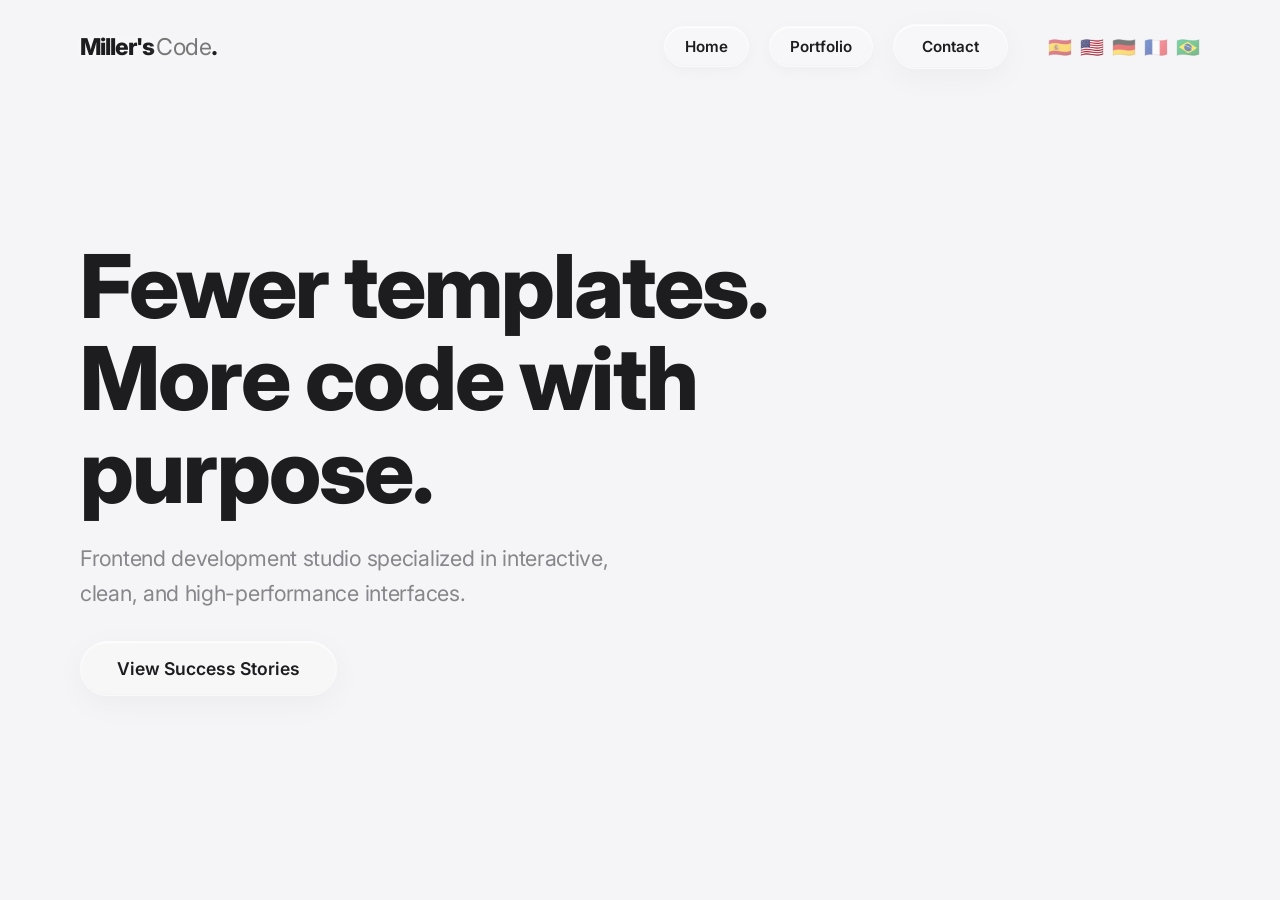
==== index.html @ 7e129d9a "fix: Separar traduccion visual de textos y parametros URL de WhatsApp" ====
﻿<!DOCTYPE html>
<html lang="es">
<head>
  <meta charset="UTF-8">
  <meta name="viewport" content="width=device-width, initial-scale=1.0">
  <title>Miller's Code - Web Studio</title>
  
  <link rel="preconnect" href="https://fonts.googleapis.com">
  <link rel="preconnect" href="https://fonts.gstatic.com" crossorigin>
  <link href="https://fonts.googleapis.com/css2?family=Inter:wght@400;600;800&display=swap" rel="stylesheet">
  
  <link rel="stylesheet" href="css/main.css">
  <link rel="stylesheet" href="css/portfolio.css">
  
  <style>
    /* Language Selector Styles */
    .lang-selector {
      display: flex;
      gap: 8px;
      margin-left: 20px;
      align-items: center;
    }
    .lang-selector button {
      background: none;
      border: none;
      font-size: 1.2rem;
      cursor: pointer;
      padding: 0;
      transition: opacity 0.3s ease, transform 0.2s ease;
      opacity: 0.5;
    }
    .lang-selector button:hover {
      transform: scale(1.2);
      opacity: 0.8 !important;
    }
    @media (max-width: 768px) {
      .lang-selector { margin-left: 0; margin-top: 10px; width: 100%; justify-content: center; }
    }
  </style>
  <script src="js/i18n.js"></script>
</head>
<body>

  <!-- Canvas para la interacción del mouse (Puntos negros) -->
  <canvas id="interactive-canvas"></canvas>

  <header class="minimal-nav">
    <div class="nav-container">
      <a href="index.html" class="brand-logo" style="text-decoration: none;">
        Miller's<span class="brand-accent">Code</span><span class="brand-dot">.</span>
      </a>
      <nav class="nav-links" style="display: flex; align-items: center; flex-wrap: wrap;">
        <a href="index.html" class="liquid-link" data-i18n="nav_home">Inicio</a>
        <a href="portafolio.html" class="liquid-link" data-i18n="nav_portfolio">Portafolio</a>
        <a href="#contacto" class="liquid-button" data-i18n="nav_contact">Contactar</a>
        
        <div class="lang-selector">
          <button onclick="window.changeLanguage('es')" data-lang="es" title="Español">🇪🇸</button>
          <button onclick="window.changeLanguage('en')" data-lang="en" title="English">🇺🇸</button>
          <button onclick="window.changeLanguage('de')" data-lang="de" title="Deutsch">🇩🇪</button>
          <button onclick="window.changeLanguage('fr')" data-lang="fr" title="Français">🇫🇷</button>
          <button onclick="window.changeLanguage('pt')" data-lang="pt" title="Português">🇧🇷</button>
        </div>
      </nav>
    </div>
  </header>

  <!-- CONTENEDOR DE SCROLL (MÁSCARA DE DESVANECIMIENTO) -->
  <main class="page-scroll-container">
    
    <!-- Hero Section -->
    <section class="hero-section">
      <div class="hero-container">
        <h1 class="hero-title" data-i18n="hero_title">
          Menos plantillas.<br>
          Más código con <br>propósito.
        </h1>
        <p class="hero-description" data-i18n="hero_desc">
          Estudio de desarrollo frontend especializado en interfaces interactivas, limpias y de alto rendimiento.
        </p>
        <div class="hero-actions">
          <a href="portafolio.html" class="liquid-button large" data-i18n="hero_cta">Ver Casos de Éxito</a>
        </div>
      </div>
    </section>

    <!-- Seccion: Sobre el Estudio -->
    <section id="sobre-nosotros" style="padding: 100px 40px; max-width: 1200px; margin: 0 auto; position: relative; z-index: 10;">
      <div style="display: flex; flex-wrap: wrap; gap: 60px; align-items: center;">
        <div style="flex: 1; min-width: 300px;">
          <span class="card-tag tag-basic" style="margin-bottom: 15px;" data-i18n="about_tag">Sobre el Estudio</span>
          <h2 style="font-size: clamp(2.5rem, 5vw, 3.5rem); font-weight: 800; letter-spacing: -1.5px; margin-bottom: 25px;" data-i18n="about_title">No alquilamos plantillas.<br>Construimos herramientas.</h2>
          <p style="color: var(--text-gray); font-size: 1.1rem; line-height: 1.7; margin-bottom: 20px;" data-i18n="about_p1">
            En Ecuador, la mayoría de agencias te venden la misma plantilla de Shopify o WordPress, cobrándote mensualidades abusivas por un diseño que se ve igual al de tu competencia.
          </p>
          <p style="color: var(--text-gray); font-size: 1.1rem; line-height: 1.7;" data-i18n="about_p2">
            En <strong>Miller's Code</strong>, programamos desde cero. Creamos sistemas interactivos, ultrarrápidos y diseñados exclusivamente para la identidad de tu marca. Tú eres el dueño de tu código, sin alquileres eternos.
          </p>
        </div>
        <div style="flex: 1; min-width: 300px;">
          <div style="background: rgba(255, 255, 255, 0.7); border: 1px solid rgba(255, 255, 255, 1); border-radius: 32px; padding: 40px; box-shadow: 0 20px 50px rgba(0, 0, 0, 0.03);">
            <h3 style="font-size: 1.5rem; font-weight: 800; margin-bottom: 20px;" data-i18n="about_phil_title">Nuestra Filosofía Técnica</h3>
            <ul class="card-list" style="margin-bottom: 0;">
              <li><span class="icon-check">✓</span><span data-i18n="about_phil_1">Arquitectura 100% a medida.</span></li>
              <li><span class="icon-check">✓</span><span data-i18n="about_phil_2">Optimización para 60 FPS.</span></li>
              <li><span class="icon-check">✓</span><span data-i18n="about_phil_3">Sistemas y lógicas de negocio (Backend).</span></li>
              <li><span class="icon-check">✓</span><span data-i18n="about_phil_4">Diseño UX/UI nivel Silicon Valley.</span></li>
            </ul>
          </div>
        </div>
      </div>
    </section>

    <!-- Seccion: Servicios y Precios -->
    <section id="servicios" style="padding: 100px 40px 150px; max-width: 1200px; margin: 0 auto; position: relative; z-index: 10; pointer-events: none;">
      <div style="text-align: center; margin-bottom: 60px; pointer-events: auto;">
        <h2 style="font-size: clamp(2.5rem, 5vw, 3.5rem); font-weight: 800; letter-spacing: -1.5px; margin-bottom: 15px;" data-i18n="services_title">Planes de Desarrollo</h2>
        <p style="color: var(--text-gray); font-size: 1.1rem;" data-i18n="services_subtitle">Inversiones claras. Soluciones rentables.</p>
      </div>

      <div class="comparison-grid" style="pointer-events: auto;">
        
        <!-- Plan 1 -->
        <div class="card-basic" style="text-align: center;">
          <h3 class="card-title" style="margin-bottom: 5px;" data-i18n="plan1_title">Presencia Premium</h3>
          <p style="color: var(--text-gray); font-size: 0.9rem; margin-bottom: 30px;" data-i18n="plan1_desc">Landing Page de Alto Impacto</p>
          <ul class="card-list" style="text-align: left; margin-bottom: 30px;">
            <li><span class="icon-check">✓</span><span data-i18n="plan1_f1">Diseño UX/UI responsivo (Mobile-First).</span></li>
            <li><span class="icon-check">✓</span><span data-i18n="plan1_f2">Botón de WhatsApp flotante integrado.</span></li>
            <li><span class="icon-check">✓</span><span data-i18n="plan1_f3">Animaciones fluidas base a 60 FPS.</span></li>
            <li><span class="icon-check">✓</span><span data-i18n="plan1_f4">Optimización extrema de velocidad.</span></li>
            <li><span class="icon-check">✓</span><span data-i18n="plan1_f5">Configuración de Hosting y Dominio.</span></li>
          </ul>
          <a href="https://wa.me/593978961548?text=Hola%20Miller's%20Code,%20me%20interesa%20cotizar%20el%20plan%20Presencia%20Premium." target="_blank" class="liquid-button" style="display: block; width: 100%; box-sizing: border-box; text-align: center; margin-top: auto;" data-i18n="plan_btn" data-wa="wa_plan1">Solicitar</a>
        </div>

        <!-- Plan 2 (Destacado) -->
        <div class="card-premium" style="text-align: center; transform: scale(1.05); z-index: 2;">
          <span class="card-tag tag-premium" style="display: inline-block; margin-bottom: 10px;" data-i18n="plan2_tag">El Estándar Miller's</span>
          <h3 class="card-title" style="margin-bottom: 5px;" data-i18n="plan2_title">Sistema Interactivo</h3>
          <p style="color: var(--text-gray); font-size: 0.9rem; margin-bottom: 30px;" data-i18n="plan2_desc">App Web / Herramienta de Negocio</p>
          <ul class="card-list" style="text-align: left; margin-bottom: 30px;">
            <li><span class="icon-check" style="color: var(--text-black);">✓</span><span data-i18n="plan2_f1">Lógicas personalizadas (Colas en vivo, QR offline).</span></li>
            <li><span class="icon-check" style="color: var(--text-black);">✓</span><span data-i18n="plan2_f2">Integración FinTech (Pasarelas de Pago).</span></li>
            <li><span class="icon-check" style="color: var(--text-black);">✓</span><span data-i18n="plan2_f3">Panel de control privado seguro (Backend).</span></li>
            <li><span class="icon-check" style="color: var(--text-black);">✓</span><span data-i18n="plan2_f4">Base de datos en tiempo real.</span></li>
            <li><span class="icon-check" style="color: var(--text-black);">✓</span><span data-i18n="plan2_f5">Efectos visuales premium (Liquid Glass / Dark Mode).</span></li>
            <li><span class="icon-check" style="color: var(--text-black);">✓</span><span data-i18n="plan2_f6">Arquitectura propia sin mensualidades forzosas.</span></li>
          </ul>
          <a href="https://wa.me/593978961548?text=Hola,%20me%20interesa%20cotizar%20el%20Sistema%20Interactivo%20(El%20Estándar%20Miller's)." target="_blank" class="liquid-button" style="display: block; width: 100%; box-sizing: border-box; text-align: center; margin-top: auto; background: #fff; color: #000; border: none; box-shadow: 0 4px 15px rgba(0,0,0,0.1);" data-i18n="plan_btn" data-wa="wa_plan2">Solicitar</a>
        </div>

        <!-- Plan 3 -->
        <div class="card-basic" style="text-align: center;">
          <h3 class="card-title" style="margin-bottom: 5px;" data-i18n="plan3_title">Plataforma Corporativa</h3>
          <p style="color: var(--text-gray); font-size: 0.9rem; margin-bottom: 30px;" data-i18n="plan3_desc">Múltiples Páginas / E-Commerce</p>
          <ul class="card-list" style="text-align: left; margin-bottom: 30px;">
            <li><span class="icon-check">✓</span><span data-i18n="plan3_f1">Arquitectura multi-página con SEO Avanzado.</span></li>
            <li><span class="icon-check">✓</span><span data-i18n="plan3_f2">Catálogo dinámico de productos y servicios.</span></li>
            <li><span class="icon-check">✓</span><span data-i18n="plan3_f3">Panel de administración autogestionable (CMS).</span></li>
            <li><span class="icon-check">✓</span><span data-i18n="plan3_f4">Sistemas de reservas o cotización automatizada.</span></li>
            <li><span class="icon-check">✓</span><span data-i18n="plan3_f5">Cuentas de correo corporativas empresariales.</span></li>
            <li><span class="icon-check">✓</span><span data-i18n="plan3_f6">Integración de métricas (Google Analytics).</span></li>
          </ul>
          <a href="https://wa.me/593978961548?text=Hola%20Miller's%20Code,%20me%20interesa%20la%20Plataforma%20Corporativa." target="_blank" class="liquid-button" style="display: block; width: 100%; box-sizing: border-box; text-align: center; margin-top: auto;" data-i18n="plan_btn" data-wa="wa_plan3">Solicitar</a>
        </div>

      </div>

      <!-- Solicitud Personalizada (Solo una vez) -->
      <div style="margin-top: 60px; text-align: center; pointer-events: auto;">
        <h3 style="font-size: 1.5rem; font-weight: 800; margin-bottom: 10px;" data-i18n="custom_title">¿Necesitas algo más complejo?</h3>
        <p style="color: var(--text-gray); margin-bottom: 20px;" data-i18n="custom_desc">Sistemas ERP, SaaS, Integraciones con APIs o Arquitecturas Empresariales.</p>
        <a href="https://wa.me/593978961548?text=Hola,%20tengo%20un%20proyecto%20complejo%20y%20quiero%20una%20Solicitud%20Personalizada." target="_blank" class="liquid-button" style="background: #111; color: #fff;" data-i18n="custom_btn" data-wa="wa_custom">Solicitud Personalizada</a>
      </div>
    </section>

    <!-- Seccion: Contacto / Footer (CORRECTAMENTE DENTRO DEL MAIN) -->
    <section id="contacto" style="padding: 250px 40px 80px; text-align: center; background: linear-gradient(to bottom, transparent 0%, #050505 250px, #050505 100%); color: #fff; pointer-events: auto; position: relative; z-index: 10;">
      <div style="max-width: 800px; margin: 0 auto;">
        <h2 style="font-size: clamp(2.5rem, 5vw, 4rem); font-weight: 800; letter-spacing: -2px; margin-bottom: 20px;" data-i18n="footer_title">¿Listo para evolucionar?</h2>
        <p style="color: rgba(255,255,255,0.6); font-size: 1.15rem; line-height: 1.6; margin-bottom: 40px;" data-i18n="footer_desc">
          Escríbenos directamente a WhatsApp. Te responderemos en minutos para agendar una consultoría técnica gratuita y analizar la viabilidad de tu proyecto.
        </p>
        <a href="https://wa.me/593978961548?text=Hola%20Miller's%20Code,%20vengo%20de%20su%20página%20web%20y%20me%20gustaría%20iniciar%20un%20proyecto." target="_blank" class="liquid-button" style="background: #fff; color: #000; font-size: 1.1rem; padding: 15px 40px; display: inline-block;" data-i18n="footer_btn" data-wa="wa_footer">
          Chatear por WhatsApp
        </a>
      </div>
      
      <div style="margin-top: 100px; border-top: 1px solid rgba(255,255,255,0.1); padding-top: 40px; display: flex; justify-content: space-between; flex-wrap: wrap; gap: 20px; font-size: 0.9rem; color: rgba(255,255,255,0.4);">
        <div style="font-weight: 600; color: #fff;">Miller's<span style="color: rgba(255,255,255,0.5);">Code.</span></div>
        <div data-i18n="footer_rights">© 2026. Todos los derechos reservados.</div>
        <div data-i18n="footer_location">Ecuador — Base de Operaciones</div>
      </div>
    </section>

  </main>

  <script src="js/main.js"></script>
</body>
</html>
---- css/main.css ----
﻿/* Eliminar el resaltado azul en botones y enlaces (Móvil y PC) */
a, button, input, select, textarea {
  -webkit-tap-highlight-color: transparent;
  outline: none;
}
a:focus, button:focus {
  outline: none;
}
/* =========================================
   MILLER'S CODE - APPLE VISION LIQUID GLASS
   ========================================= */

:root {
  /* Apple's signature off-white background */
  --bg-white: #f5f5f7; 
  --text-black: #1d1d1f;
  --text-gray: #86868b;
}

* {
  box-sizing: border-box;
  margin: 0;
  padding: 0;
  font-family: 'Inter', -apple-system, BlinkMacSystemFont, sans-serif;
  cursor: default;
}

body {
  background-color: var(--bg-white);
  color: var(--text-black);
  height: 100vh;
  overflow: hidden; /* Apagamos el scroll nativo */
  position: relative;
}

/* --- SCROLL ENMASCARADO (EL TRUCO DE MAGIA) --- */
.page-scroll-container {
  position: absolute;
  top: 0;
  left: 0;
  width: 100%;
  height: 100vh;
  overflow-y: auto;
  overflow-x: hidden;
  z-index: 10;
  -webkit-mask-image: linear-gradient(to bottom, transparent 0px, transparent 100px, black 150px, black 100%);
  mask-image: linear-gradient(to bottom, transparent 0px, transparent 100px, black 150px, black 100%);
  will-change: transform, scroll-position;
  transform: translateZ(0); /* Aceleración GPU para matar el lag */
}

/* --- CANVAS INTERACTIVO --- */
#interactive-canvas {
  position: fixed;
  top: 0;
  left: 0;
  width: 100vw;
  height: 100vh;
  z-index: 0; /* Sigue estando detrás de todo */
  pointer-events: none; 
}

/* --- NAVEGACIÓN --- */
.minimal-nav {
  position: fixed;
  top: 0; 
  width: 100%;
  padding: 24px 0;
  z-index: 100;
  background: transparent;
}

.nav-container {
  max-width: 1200px;
  margin: 0 auto;
  padding: 0 40px;
  display: flex;
  justify-content: space-between;
  align-items: center;
  position: relative;
  z-index: 10;
}

.brand-logo {
  font-size: 1.45rem;
  font-weight: 800;
  letter-spacing: -1px;
  color: var(--text-black);
  text-decoration: none;
  display: flex;
  align-items: center;
  
  /* Un ligerísimo resplandor blanco de fondo para que siempre se lea perfecto */
  text-shadow: 0 0 10px rgba(255, 255, 255, 0.8);
  transition: transform 0.3s ease;
}

.brand-logo:hover {
  transform: translateY(-1px);
}

.brand-accent {
  font-weight: 400; /* Letra delgada para crear contraste premium */
  color: #777;      /* Color gris suave */
  margin-left: 2px;
  letter-spacing: -0.5px;
}

.brand-dot {
  color: var(--text-black);
  font-weight: 800;
}

.nav-links {
  display: flex;
  align-items: center;
  gap: 20px;
}

/* --- APPLE VISION OS LIQUID GLASS EFFECT --- */

/* Links de navegación convertidos en botones Liquid Glass */
.liquid-link {
  text-decoration: none;
  color: var(--text-black);
  font-size: 0.95rem;
  font-weight: 600;
  padding: 10px 20px;
  border-radius: 30px;
  
  /* Efecto Liquid Glass idéntico al de los botones */
  background: rgba(255, 255, 255, 0.2);
  backdrop-filter: blur(8px) saturate(180%);
  -webkit-backdrop-filter: blur(8px) saturate(180%);
  border: 1px solid rgba(255, 255, 255, 0.4);
  
  box-shadow: 
    0 4px 15px rgba(0, 0, 0, 0.03),
    inset 0 1px 1px rgba(255, 255, 255, 0.9),
    inset 0 -1px 1px rgba(0, 0, 0, 0.02);
    
  transition: all 0.3s cubic-bezier(0.25, 1, 0.5, 1);
  position: relative;
  cursor: pointer;
}

.liquid-link:hover {
  transform: scale(1.02);
  background: rgba(255, 255, 255, 0.4);
  box-shadow: 
    0 8px 25px rgba(0, 0, 0, 0.05),
    inset 0 1px 1px rgba(255, 255, 255, 1),
    inset 0 -1px 1px rgba(0, 0, 0, 0.02);
}

.liquid-link:active {
  transform: scale(0.98);
  background: rgba(255, 255, 255, 0.15);
}

/* Botones Apple Liquid Glass */
.liquid-button {
  text-decoration: none;
  color: var(--text-black);
  font-size: 0.95rem;
  font-weight: 600;
  padding: 12px 28px;
  border-radius: 40px;
  
  /* Reducimos la opacidad para que pase más luz/contraste */
  background: rgba(255, 255, 255, 0.2);
  
  /* Reducimos el desenfoque de 24px a 8px. 
     Un blur de 24px difumina tanto un punto de 2px que lo vuelve invisible. 
     Con 8px, el punto negro sobrevive como una mancha de cristal */
  backdrop-filter: blur(8px) saturate(180%);
  -webkit-backdrop-filter: blur(8px) saturate(180%);
  
  border: 1px solid rgba(255, 255, 255, 0.4);
  
  box-shadow: 
    0 8px 32px rgba(0, 0, 0, 0.04),
    inset 0 1px 1px rgba(255, 255, 255, 0.9),
    inset 0 -1px 1px rgba(0, 0, 0, 0.02);
    
  transition: all 0.3s cubic-bezier(0.25, 1, 0.5, 1);
  position: relative;
  cursor: pointer;
}

.liquid-button.large {
  font-size: 1.1rem;
  padding: 16px 36px;
}

.liquid-button:hover {
  transform: scale(1.02);
  background: rgba(255, 255, 255, 0.6);
  box-shadow: 
    0 12px 40px rgba(0, 0, 0, 0.06),
    inset 0 1px 1px rgba(255, 255, 255, 1),
    inset 0 -1px 1px rgba(0, 0, 0, 0.02);
}

.liquid-button:active {
  transform: scale(0.98);
  background: rgba(255, 255, 255, 0.3);
  box-shadow: 
    0 4px 12px rgba(0, 0, 0, 0.03),
    inset 0 2px 4px rgba(0, 0, 0, 0.05);
}

/* --- HERO SECTION MINIMALISTA --- */
.hero-section {
  padding: 240px 40px 100px;
  min-height: 100vh;
  display: flex;
  align-items: flex-start;
  justify-content: flex-start;
  max-width: 1200px;
  margin: 0 auto;
  position: relative;
  z-index: 10;
  pointer-events: none; 
}

.hero-container {
  max-width: 800px;
  pointer-events: auto; 
}

.hero-title {
  font-size: clamp(3rem, 8vw, 5.5rem); /* Escalado dinámico y fluido */
  line-height: 1.05;
  font-weight: 800;
  letter-spacing: -2px;
  color: var(--text-black);
  margin-bottom: 24px;
}

.hero-description {
  font-size: clamp(1.1rem, 3vw, 1.35rem);
  color: var(--text-gray);
  line-height: 1.6;
  margin-bottom: 48px;
  max-width: 550px;
  letter-spacing: -0.3px;
}

/* =========================================
   MEDIA QUERIES (OPTIMIZACIÓN MÓVIL)
   ========================================= */

@media (max-width: 768px) {
  .nav-container {
    padding: 0 20px;
    flex-direction: column;
    gap: 15px;
  }
  
  .minimal-nav {
    padding: 15px 0;
    /* En móvil, la barra completa puede tener el blur para que no se mezcle con el texto al hacer scroll */
    background: rgba(245, 245, 247, 0.8);
    backdrop-filter: blur(15px);
    -webkit-backdrop-filter: blur(15px);
    border-bottom: 1px solid rgba(0,0,0,0.05);
  }

  .nav-links {
    gap: 8px;
    flex-wrap: wrap;
    justify-content: center;
    width: 100%;
  }
  
  .nav-links a {
    flex: 1;
    text-align: center;
    padding: 10px 0 !important;
    font-size: 0.9rem !important;
    min-width: 100px;
  }

  .hero-section {
    padding: 180px 20px 80px;
    align-items: center;
    text-align: center;
  }

  .hero-description {
    margin-left: auto;
    margin-right: auto;
  }
  
  .hero-actions {
    display: flex;
    justify-content: center;
  }
}

/* Soporte para modo oscuro del sistema (Opcional, respeta preferencia del usuario) */
@media (prefers-color-scheme: dark) {
  /* Si decides soportarlo luego, las variables se cambian aquí */
}
---- css/portfolio.css ----
﻿/* --- PORTFOLIO SECTION (COMPARISON) --- */
.portfolio-section {
  padding: 160px 40px 100px;
  max-width: 1200px;
  margin: 0 auto;
  position: relative;
  z-index: 10;
  pointer-events: none;
}

.portfolio-container {
  pointer-events: auto;
}

.portfolio-header {
  text-align: center;
  margin-bottom: 60px;
}

.portfolio-header h1 {
  font-size: clamp(2.5rem, 6vw, 4rem);
  font-weight: 800;
  letter-spacing: -1.5px;
  color: var(--text-black);
}

.portfolio-header p {
  color: var(--text-gray);
  font-size: 1.2rem;
  margin-top: 15px;
  max-width: 600px;
  margin-left: auto;
  margin-right: auto;
}

/* La cuadrícula de 2 columnas */
.comparison-grid {
  display: grid;
  grid-template-columns: repeat(auto-fit, minmax(300px, 1fr)); align-items: stretch;
  gap: 30px;
  margin-bottom: 80px;
}

/* Tarjeta Izquierda (Diseño Tradicional) */
.card-basic { display: flex; flex-direction: column;
  background: rgba(255, 255, 255, 0.85);
  border: 1px solid rgba(0, 0, 0, 0.05);
  border-radius: 32px;
  padding: 50px 40px;
  box-shadow: 0 4px 15px rgba(0,0,0,0.02);
  transition: transform 0.3s;
}

/* Tarjeta Derecha (La Experiencia Miller's) */
.card-premium { display: flex; flex-direction: column;
  /* Efecto Apple Liquid Glass en formato grande */
  background: rgba(255, 255, 255, 0.85);
  border: 1px solid rgba(255, 255, 255, 0.6);
  border-radius: 32px;
  padding: 50px 40px;
  box-shadow: 
    0 20px 50px rgba(0, 0, 0, 0.05),
    inset 0 1px 1px rgba(255, 255, 255, 0.9),
    inset 0 -1px 1px rgba(0, 0, 0, 0.02);
  transition: transform 0.3s;
  
  /* OPTIMIZACIÓN GPU: Evita que el blur colapse los FPS cuando el canvas se mueve atrás */
  will-change: transform;
  transform: translateZ(0);
}

.card-basic:hover, .card-premium:hover {
  transform: translateY(-5px);
}

.card-tag {
  font-size: 0.8rem;
  font-weight: 800;
  text-transform: uppercase;
  letter-spacing: 1px;
  margin-bottom: 15px;
  display: inline-block;
}

.tag-basic { color: #999; }
.tag-premium { color: #000; }

.card-title {
  font-size: 2rem;
  font-weight: 800;
  margin-bottom: 30px;
  letter-spacing: -0.5px;
}

.card-list {
  list-style: none;
}

.card-list li {
  margin-bottom: 20px;
  display: flex;
  align-items: flex-start;
  gap: 15px;
  font-size: 1.05rem;
  line-height: 1.5;
}

.card-basic .card-list li {
  color: var(--text-gray);
}

.card-premium .card-list li {
  color: var(--text-black);
  font-weight: 600;
}

/* Iconos de la lista */
.icon-x { color: #ff4d4d; font-weight: bold; }
.icon-check { color: #000000; font-weight: bold; }

@media (max-width: 768px) {
  .project-card {
    padding: 30px 20px !important;
    gap: 20px !important;
  }
  .project-card > div {
    min-width: 100% !important;
  }
  .comparison-grid {
    grid-template-columns: 1fr;
  }
  .card-basic, .card-premium { 
    padding: 30px 20px;
  }
}
  .card-basic, .card-premium { display: flex; flex-direction: column;
    padding: 30px 20px;
  }
}

.project-card { will-change: transform; transform: translateZ(0); }



@media (max-width: 768px) {
  .tech-badge {
    padding: 20px 15px !important;
    gap: 15px !important;
  }
}
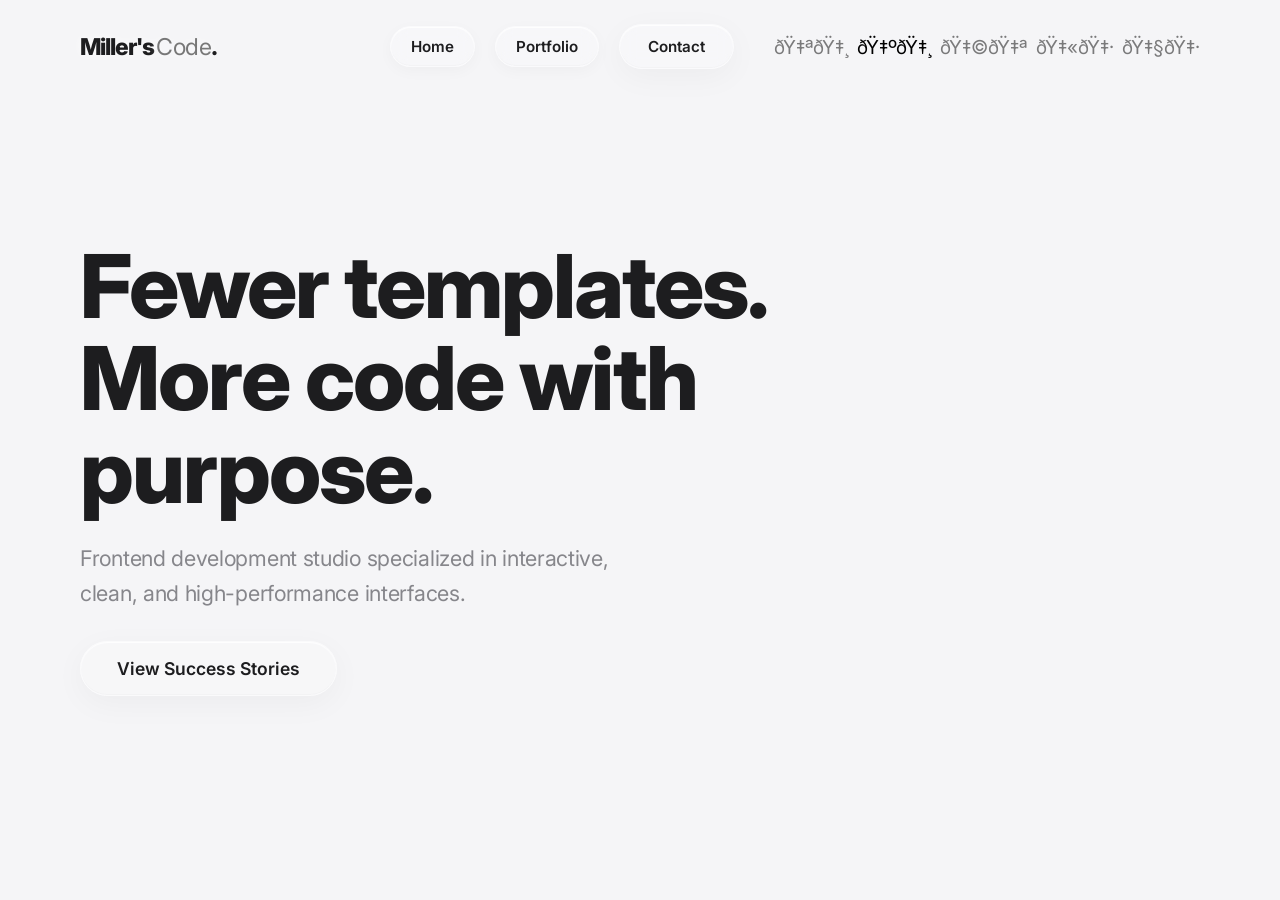
==== commit 7c02cdb9: "feat: Agregar etiquetas SEO y Open Graph para compartir en redes sociales y WhatsApp" ====
--- a/index.html
+++ b/index.html
@@ -4,6 +4,24 @@
   <meta charset="UTF-8">
   <meta name="viewport" content="width=device-width, initial-scale=1.0">
   <title>Miller's Code - Web Studio</title>
+  <!-- Meta Tags SEO & Open Graph -->
+  <meta name="description" content="Estudio de desarrollo frontend especializado en interfaces interactivas, limpias y de alto rendimiento. Programación a medida sin plantillas.">
+  <meta name="keywords" content="desarrollo web, frontend, miller's code, ecuador, paginas web, sistemas interactivos, seo, interfaces">
+  <meta name="author" content="Miller's Code">
+  
+  <!-- Open Graph / Facebook / WhatsApp -->
+  <meta property="og:type" content="website">
+  <meta property="og:url" content="https://millers-code-web.vercel.app/">
+  <meta property="og:title" content="Miller's Code - Web Studio">
+  <meta property="og:description" content="No alquilamos plantillas. Construimos herramientas. Estudio de desarrollo frontend especializado en interfaces de alto rendimiento.">
+  <meta property="og:image" content="https://images.unsplash.com/photo-1618401471353-b98afee0b2eb?ixlib=rb-4.0.3&auto=format&fit=crop&w=1200&q=80">
+
+  <!-- Twitter -->
+  <meta property="twitter:card" content="summary_large_image">
+  <meta property="twitter:url" content="https://millers-code-web.vercel.app/">
+  <meta property="twitter:title" content="Miller's Code - Web Studio">
+  <meta property="twitter:description" content="No alquilamos plantillas. Construimos herramientas. Estudio de desarrollo frontend especializado en interfaces de alto rendimiento.">
+  <meta property="twitter:image" content="https://images.unsplash.com/photo-1618401471353-b98afee0b2eb?ixlib=rb-4.0.3&auto=format&fit=crop&w=1200&q=80">
   
   <link rel="preconnect" href="https://fonts.googleapis.com">
   <link rel="preconnect" href="https://fonts.gstatic.com" crossorigin>
@@ -11,61 +29,35 @@
   
   <link rel="stylesheet" href="css/main.css">
   <link rel="stylesheet" href="css/portfolio.css">
-  
-  <style>
-    /* Language Selector Styles */
-    .lang-selector {
-      display: flex;
-      gap: 8px;
-      margin-left: 20px;
-      align-items: center;
-    }
-    .lang-selector button {
-      background: none;
-      border: none;
-      font-size: 1.2rem;
-      cursor: pointer;
-      padding: 0;
-      transition: opacity 0.3s ease, transform 0.2s ease;
-      opacity: 0.5;
-    }
-    .lang-selector button:hover {
-      transform: scale(1.2);
-      opacity: 0.8 !important;
-    }
-    @media (max-width: 768px) {
-      .lang-selector { margin-left: 0; margin-top: 10px; width: 100%; justify-content: center; }
-    }
-  </style>
   <script src="js/i18n.js"></script>
 </head>
 <body>
 
-  <!-- Canvas para la interacción del mouse (Puntos negros) -->
+  <!-- Background Interactive Canvas -->
   <canvas id="interactive-canvas"></canvas>
 
   <header class="minimal-nav">
     <div class="nav-container">
-      <a href="index.html" class="brand-logo" style="text-decoration: none;">
+      <a href="index.html" class="brand-logo">
         Miller's<span class="brand-accent">Code</span><span class="brand-dot">.</span>
       </a>
-      <nav class="nav-links" style="display: flex; align-items: center; flex-wrap: wrap;">
+      <nav class="nav-links">
         <a href="index.html" class="liquid-link" data-i18n="nav_home">Inicio</a>
         <a href="portafolio.html" class="liquid-link" data-i18n="nav_portfolio">Portafolio</a>
         <a href="#contacto" class="liquid-button" data-i18n="nav_contact">Contactar</a>
         
         <div class="lang-selector">
-          <button onclick="window.changeLanguage('es')" data-lang="es" title="Español">🇪🇸</button>
-          <button onclick="window.changeLanguage('en')" data-lang="en" title="English">🇺🇸</button>
-          <button onclick="window.changeLanguage('de')" data-lang="de" title="Deutsch">🇩🇪</button>
-          <button onclick="window.changeLanguage('fr')" data-lang="fr" title="Français">🇫🇷</button>
-          <button onclick="window.changeLanguage('pt')" data-lang="pt" title="Português">🇧🇷</button>
+          <button onclick="window.changeLanguage('es')" data-lang="es" title="EspaÃ±ol">ðŸ‡ªðŸ‡¸</button>
+          <button onclick="window.changeLanguage('en')" data-lang="en" title="English">ðŸ‡ºðŸ‡¸</button>
+          <button onclick="window.changeLanguage('de')" data-lang="de" title="Deutsch">ðŸ‡©ðŸ‡ª</button>
+          <button onclick="window.changeLanguage('fr')" data-lang="fr" title="FranÃ§ais">ðŸ‡«ðŸ‡·</button>
+          <button onclick="window.changeLanguage('pt')" data-lang="pt" title="PortuguÃªs">ðŸ‡§ðŸ‡·</button>
         </div>
       </nav>
     </div>
   </header>
 
-  <!-- CONTENEDOR DE SCROLL (MÁSCARA DE DESVANECIMIENTO) -->
+  <!-- Scrolling Viewport with Fade Mask -->
   <main class="page-scroll-container">
     
     <!-- Hero Section -->
@@ -73,124 +65,122 @@
       <div class="hero-container">
         <h1 class="hero-title" data-i18n="hero_title">
           Menos plantillas.<br>
-          Más código con <br>propósito.
+          MÃ¡s cÃ³digo con <br>propÃ³sito.
         </h1>
         <p class="hero-description" data-i18n="hero_desc">
           Estudio de desarrollo frontend especializado en interfaces interactivas, limpias y de alto rendimiento.
         </p>
         <div class="hero-actions">
-          <a href="portafolio.html" class="liquid-button large" data-i18n="hero_cta">Ver Casos de Éxito</a>
+          <a href="portafolio.html" class="liquid-button large" data-i18n="hero_cta">Ver Casos de Ã‰xito</a>
         </div>
       </div>
     </section>
 
-    <!-- Seccion: Sobre el Estudio -->
-    <section id="sobre-nosotros" style="padding: 100px 40px; max-width: 1200px; margin: 0 auto; position: relative; z-index: 10;">
-      <div style="display: flex; flex-wrap: wrap; gap: 60px; align-items: center;">
-        <div style="flex: 1; min-width: 300px;">
-          <span class="card-tag tag-basic" style="margin-bottom: 15px;" data-i18n="about_tag">Sobre el Estudio</span>
-          <h2 style="font-size: clamp(2.5rem, 5vw, 3.5rem); font-weight: 800; letter-spacing: -1.5px; margin-bottom: 25px;" data-i18n="about_title">No alquilamos plantillas.<br>Construimos herramientas.</h2>
-          <p style="color: var(--text-gray); font-size: 1.1rem; line-height: 1.7; margin-bottom: 20px;" data-i18n="about_p1">
-            En Ecuador, la mayoría de agencias te venden la misma plantilla de Shopify o WordPress, cobrándote mensualidades abusivas por un diseño que se ve igual al de tu competencia.
+    <!-- About Section -->
+    <section id="sobre-nosotros" class="section-about">
+      <div class="about-grid">
+        <div class="about-col">
+          <span class="card-tag tag-basic mb-15" data-i18n="about_tag">Sobre el Estudio</span>
+          <h2 class="heading-l mb-25" data-i18n="about_title">No alquilamos plantillas.<br>Construimos herramientas.</h2>
+          <p class="text-lead mb-20" data-i18n="about_p1">
+            En Ecuador, la mayorÃ­a de agencias te venden la misma plantilla de Shopify o WordPress, cobrÃ¡ndote mensualidades abusivas por un diseÃ±o que se ve igual al de tu competencia.
           </p>
-          <p style="color: var(--text-gray); font-size: 1.1rem; line-height: 1.7;" data-i18n="about_p2">
-            En <strong>Miller's Code</strong>, programamos desde cero. Creamos sistemas interactivos, ultrarrápidos y diseñados exclusivamente para la identidad de tu marca. Tú eres el dueño de tu código, sin alquileres eternos.
+          <p class="text-lead" data-i18n="about_p2">
+            En <strong>Miller's Code</strong>, programamos desde cero. Creamos sistemas interactivos, ultrarrÃ¡pidos y diseÃ±ados exclusivamente para la identidad de tu marca. TÃº eres el dueÃ±o de tu cÃ³digo, sin alquileres eternos.
           </p>
         </div>
-        <div style="flex: 1; min-width: 300px;">
-          <div style="background: rgba(255, 255, 255, 0.7); border: 1px solid rgba(255, 255, 255, 1); border-radius: 32px; padding: 40px; box-shadow: 0 20px 50px rgba(0, 0, 0, 0.03);">
-            <h3 style="font-size: 1.5rem; font-weight: 800; margin-bottom: 20px;" data-i18n="about_phil_title">Nuestra Filosofía Técnica</h3>
-            <ul class="card-list" style="margin-bottom: 0;">
-              <li><span class="icon-check">✓</span><span data-i18n="about_phil_1">Arquitectura 100% a medida.</span></li>
-              <li><span class="icon-check">✓</span><span data-i18n="about_phil_2">Optimización para 60 FPS.</span></li>
-              <li><span class="icon-check">✓</span><span data-i18n="about_phil_3">Sistemas y lógicas de negocio (Backend).</span></li>
-              <li><span class="icon-check">✓</span><span data-i18n="about_phil_4">Diseño UX/UI nivel Silicon Valley.</span></li>
+        <div class="about-col">
+          <div class="about-card">
+            <h3 class="mb-20 font-weight-800" data-i18n="about_phil_title">Nuestra FilosofÃ­a TÃ©cnica</h3>
+            <ul class="card-list m-0">
+              <li><span class="icon-check">âœ“</span><span data-i18n="about_phil_1">Arquitectura 100% a medida.</span></li>
+              <li><span class="icon-check">âœ“</span><span data-i18n="about_phil_2">OptimizaciÃ³n para 60 FPS.</span></li>
+              <li><span class="icon-check">âœ“</span><span data-i18n="about_phil_3">Sistemas y lÃ³gicas de negocio (Backend).</span></li>
+              <li><span class="icon-check">âœ“</span><span data-i18n="about_phil_4">DiseÃ±o UX/UI nivel Silicon Valley.</span></li>
             </ul>
           </div>
         </div>
       </div>
     </section>
 
-    <!-- Seccion: Servicios y Precios -->
-    <section id="servicios" style="padding: 100px 40px 150px; max-width: 1200px; margin: 0 auto; position: relative; z-index: 10; pointer-events: none;">
-      <div style="text-align: center; margin-bottom: 60px; pointer-events: auto;">
-        <h2 style="font-size: clamp(2.5rem, 5vw, 3.5rem); font-weight: 800; letter-spacing: -1.5px; margin-bottom: 15px;" data-i18n="services_title">Planes de Desarrollo</h2>
-        <p style="color: var(--text-gray); font-size: 1.1rem;" data-i18n="services_subtitle">Inversiones claras. Soluciones rentables.</p>
+    <!-- Services Section -->
+    <section id="servicios" class="section-services">
+      <div class="services-header">
+        <h2 class="heading-l mb-15" data-i18n="services_title">Planes de Desarrollo</h2>
+        <p class="text-lead" data-i18n="services_subtitle">Inversiones claras. Soluciones rentables.</p>
       </div>
 
-      <div class="comparison-grid" style="pointer-events: auto;">
+      <div class="comparison-grid">
         
         <!-- Plan 1 -->
-        <div class="card-basic" style="text-align: center;">
-          <h3 class="card-title" style="margin-bottom: 5px;" data-i18n="plan1_title">Presencia Premium</h3>
-          <p style="color: var(--text-gray); font-size: 0.9rem; margin-bottom: 30px;" data-i18n="plan1_desc">Landing Page de Alto Impacto</p>
-          <ul class="card-list" style="text-align: left; margin-bottom: 30px;">
-            <li><span class="icon-check">✓</span><span data-i18n="plan1_f1">Diseño UX/UI responsivo (Mobile-First).</span></li>
-            <li><span class="icon-check">✓</span><span data-i18n="plan1_f2">Botón de WhatsApp flotante integrado.</span></li>
-            <li><span class="icon-check">✓</span><span data-i18n="plan1_f3">Animaciones fluidas base a 60 FPS.</span></li>
-            <li><span class="icon-check">✓</span><span data-i18n="plan1_f4">Optimización extrema de velocidad.</span></li>
-            <li><span class="icon-check">✓</span><span data-i18n="plan1_f5">Configuración de Hosting y Dominio.</span></li>
+        <div class="card-basic">
+          <h3 class="card-title mb-5" data-i18n="plan1_title">Presencia Premium</h3>
+          <p class="text-lead text-sm mb-30" data-i18n="plan1_desc">Landing Page de Alto Impacto</p>
+          <ul class="card-list mb-30 text-left">
+            <li><span class="icon-check">âœ“</span><span data-i18n="plan1_f1">DiseÃ±o UX/UI responsivo (Mobile-First).</span></li>
+            <li><span class="icon-check">âœ“</span><span data-i18n="plan1_f2">BotÃ³n de WhatsApp flotante integrado.</span></li>
+            <li><span class="icon-check">âœ“</span><span data-i18n="plan1_f3">Animaciones fluidas base a 60 FPS.</span></li>
+            <li><span class="icon-check">âœ“</span><span data-i18n="plan1_f4">OptimizaciÃ³n extrema de velocidad.</span></li>
+            <li><span class="icon-check">âœ“</span><span data-i18n="plan1_f5">ConfiguraciÃ³n de Hosting y Dominio.</span></li>
           </ul>
-          <a href="https://wa.me/593978961548?text=Hola%20Miller's%20Code,%20me%20interesa%20cotizar%20el%20plan%20Presencia%20Premium." target="_blank" class="liquid-button" style="display: block; width: 100%; box-sizing: border-box; text-align: center; margin-top: auto;" data-i18n="plan_btn" data-wa="wa_plan1">Solicitar</a>
+          <a href="https://wa.me/593978961548" class="liquid-button btn-card-standard" data-i18n="plan_btn" data-wa="wa_plan1">Solicitar</a>
         </div>
 
-        <!-- Plan 2 (Destacado) -->
-        <div class="card-premium" style="text-align: center; transform: scale(1.05); z-index: 2;">
-          <span class="card-tag tag-premium" style="display: inline-block; margin-bottom: 10px;" data-i18n="plan2_tag">El Estándar Miller's</span>
-          <h3 class="card-title" style="margin-bottom: 5px;" data-i18n="plan2_title">Sistema Interactivo</h3>
-          <p style="color: var(--text-gray); font-size: 0.9rem; margin-bottom: 30px;" data-i18n="plan2_desc">App Web / Herramienta de Negocio</p>
-          <ul class="card-list" style="text-align: left; margin-bottom: 30px;">
-            <li><span class="icon-check" style="color: var(--text-black);">✓</span><span data-i18n="plan2_f1">Lógicas personalizadas (Colas en vivo, QR offline).</span></li>
-            <li><span class="icon-check" style="color: var(--text-black);">✓</span><span data-i18n="plan2_f2">Integración FinTech (Pasarelas de Pago).</span></li>
-            <li><span class="icon-check" style="color: var(--text-black);">✓</span><span data-i18n="plan2_f3">Panel de control privado seguro (Backend).</span></li>
-            <li><span class="icon-check" style="color: var(--text-black);">✓</span><span data-i18n="plan2_f4">Base de datos en tiempo real.</span></li>
-            <li><span class="icon-check" style="color: var(--text-black);">✓</span><span data-i18n="plan2_f5">Efectos visuales premium (Liquid Glass / Dark Mode).</span></li>
-            <li><span class="icon-check" style="color: var(--text-black);">✓</span><span data-i18n="plan2_f6">Arquitectura propia sin mensualidades forzosas.</span></li>
+        <!-- Plan 2 -->
+        <div class="card-premium">
+          <span class="card-tag tag-premium mb-10" data-i18n="plan2_tag">El EstÃ¡ndar Miller's</span>
+          <h3 class="card-title mb-5" data-i18n="plan2_title">Sistema Interactivo</h3>
+          <p class="text-lead text-sm mb-30" data-i18n="plan2_desc">App Web / Herramienta de Negocio</p>
+          <ul class="card-list mb-30 text-left">
+            <li><span class="icon-check text-black">âœ“</span><span data-i18n="plan2_f1">LÃ³gicas personalizadas (Colas en vivo, QR offline).</span></li>
+            <li><span class="icon-check text-black">âœ“</span><span data-i18n="plan2_f2">IntegraciÃ³n FinTech (Pasarelas de Pago).</span></li>
+            <li><span class="icon-check text-black">âœ“</span><span data-i18n="plan2_f3">Panel de control privado seguro (Backend).</span></li>
+            <li><span class="icon-check text-black">âœ“</span><span data-i18n="plan2_f4">Base de datos en tiempo real.</span></li>
+            <li><span class="icon-check text-black">âœ“</span><span data-i18n="plan2_f5">Efectos visuales premium (Liquid Glass).</span></li>
+            <li><span class="icon-check text-black">âœ“</span><span data-i18n="plan2_f6">Arquitectura propia sin mensualidades forzosas.</span></li>
           </ul>
-          <a href="https://wa.me/593978961548?text=Hola,%20me%20interesa%20cotizar%20el%20Sistema%20Interactivo%20(El%20Estándar%20Miller's)." target="_blank" class="liquid-button" style="display: block; width: 100%; box-sizing: border-box; text-align: center; margin-top: auto; background: #fff; color: #000; border: none; box-shadow: 0 4px 15px rgba(0,0,0,0.1);" data-i18n="plan_btn" data-wa="wa_plan2">Solicitar</a>
+          <a href="https://wa.me/593978961548" class="liquid-button btn-card-premium" data-i18n="plan_btn" data-wa="wa_plan2">Solicitar</a>
         </div>
 
         <!-- Plan 3 -->
-        <div class="card-basic" style="text-align: center;">
-          <h3 class="card-title" style="margin-bottom: 5px;" data-i18n="plan3_title">Plataforma Corporativa</h3>
-          <p style="color: var(--text-gray); font-size: 0.9rem; margin-bottom: 30px;" data-i18n="plan3_desc">Múltiples Páginas / E-Commerce</p>
-          <ul class="card-list" style="text-align: left; margin-bottom: 30px;">
-            <li><span class="icon-check">✓</span><span data-i18n="plan3_f1">Arquitectura multi-página con SEO Avanzado.</span></li>
-            <li><span class="icon-check">✓</span><span data-i18n="plan3_f2">Catálogo dinámico de productos y servicios.</span></li>
-            <li><span class="icon-check">✓</span><span data-i18n="plan3_f3">Panel de administración autogestionable (CMS).</span></li>
-            <li><span class="icon-check">✓</span><span data-i18n="plan3_f4">Sistemas de reservas o cotización automatizada.</span></li>
-            <li><span class="icon-check">✓</span><span data-i18n="plan3_f5">Cuentas de correo corporativas empresariales.</span></li>
-            <li><span class="icon-check">✓</span><span data-i18n="plan3_f6">Integración de métricas (Google Analytics).</span></li>
+        <div class="card-basic">
+          <h3 class="card-title mb-5" data-i18n="plan3_title">Plataforma Corporativa</h3>
+          <p class="text-lead text-sm mb-30" data-i18n="plan3_desc">MÃºltiples PÃ¡ginas / E-Commerce</p>
+          <ul class="card-list mb-30 text-left">
+            <li><span class="icon-check">âœ“</span><span data-i18n="plan3_f1">Arquitectura multi-pÃ¡gina con SEO Avanzado.</span></li>
+            <li><span class="icon-check">âœ“</span><span data-i18n="plan3_f2">CatÃ¡logo dinÃ¡mico de productos y servicios.</span></li>
+            <li><span class="icon-check">âœ“</span><span data-i18n="plan3_f3">Panel de administraciÃ³n autogestionable (CMS).</span></li>
+            <li><span class="icon-check">âœ“</span><span data-i18n="plan3_f4">Sistemas de reservas o cotizaciÃ³n automatizada.</span></li>
+            <li><span class="icon-check">âœ“</span><span data-i18n="plan3_f5">Cuentas de correo corporativas empresariales.</span></li>
+            <li><span class="icon-check">âœ“</span><span data-i18n="plan3_f6">IntegraciÃ³n de mÃ©tricas (Google Analytics).</span></li>
           </ul>
-          <a href="https://wa.me/593978961548?text=Hola%20Miller's%20Code,%20me%20interesa%20la%20Plataforma%20Corporativa." target="_blank" class="liquid-button" style="display: block; width: 100%; box-sizing: border-box; text-align: center; margin-top: auto;" data-i18n="plan_btn" data-wa="wa_plan3">Solicitar</a>
+          <a href="https://wa.me/593978961548" class="liquid-button btn-card-standard" data-i18n="plan_btn" data-wa="wa_plan3">Solicitar</a>
         </div>
 
       </div>
 
-      <!-- Solicitud Personalizada (Solo una vez) -->
-      <div style="margin-top: 60px; text-align: center; pointer-events: auto;">
-        <h3 style="font-size: 1.5rem; font-weight: 800; margin-bottom: 10px;" data-i18n="custom_title">¿Necesitas algo más complejo?</h3>
-        <p style="color: var(--text-gray); margin-bottom: 20px;" data-i18n="custom_desc">Sistemas ERP, SaaS, Integraciones con APIs o Arquitecturas Empresariales.</p>
-        <a href="https://wa.me/593978961548?text=Hola,%20tengo%20un%20proyecto%20complejo%20y%20quiero%20una%20Solicitud%20Personalizada." target="_blank" class="liquid-button" style="background: #111; color: #fff;" data-i18n="custom_btn" data-wa="wa_custom">Solicitud Personalizada</a>
+      <!-- Custom Request -->
+      <div class="services-header mt-60">
+        <h3 class="mb-10 font-weight-800" data-i18n="custom_title">Â¿Necesitas algo mÃ¡s complejo?</h3>
+        <p class="text-lead mb-20" data-i18n="custom_desc">Sistemas ERP, SaaS, Integraciones con APIs o Arquitecturas Empresariales.</p>
+        <a href="https://wa.me/593978961548" class="liquid-button btn-custom" data-i18n="custom_btn" data-wa="wa_custom">Solicitud Personalizada</a>
       </div>
     </section>
 
-    <!-- Seccion: Contacto / Footer (CORRECTAMENTE DENTRO DEL MAIN) -->
-    <section id="contacto" style="padding: 250px 40px 80px; text-align: center; background: linear-gradient(to bottom, transparent 0%, #050505 250px, #050505 100%); color: #fff; pointer-events: auto; position: relative; z-index: 10;">
-      <div style="max-width: 800px; margin: 0 auto;">
-        <h2 style="font-size: clamp(2.5rem, 5vw, 4rem); font-weight: 800; letter-spacing: -2px; margin-bottom: 20px;" data-i18n="footer_title">¿Listo para evolucionar?</h2>
-        <p style="color: rgba(255,255,255,0.6); font-size: 1.15rem; line-height: 1.6; margin-bottom: 40px;" data-i18n="footer_desc">
-          Escríbenos directamente a WhatsApp. Te responderemos en minutos para agendar una consultoría técnica gratuita y analizar la viabilidad de tu proyecto.
+    <!-- Footer -->
+    <section id="contacto" class="section-contact">
+      <div class="contact-container">
+        <h2 class="contact-title" data-i18n="footer_title">Â¿Listo para evolucionar?</h2>
+        <p class="contact-desc" data-i18n="footer_desc">
+          EscrÃ­benos directamente a WhatsApp. Te responderemos en minutos para agendar una consultorÃ­a tÃ©cnica gratuita y analizar la viabilidad de tu proyecto.
         </p>
-        <a href="https://wa.me/593978961548?text=Hola%20Miller's%20Code,%20vengo%20de%20su%20página%20web%20y%20me%20gustaría%20iniciar%20un%20proyecto." target="_blank" class="liquid-button" style="background: #fff; color: #000; font-size: 1.1rem; padding: 15px 40px; display: inline-block;" data-i18n="footer_btn" data-wa="wa_footer">
-          Chatear por WhatsApp
-        </a>
+        <a href="https://wa.me/593978961548" target="_blank" class="liquid-button btn-whatsapp-light" data-i18n="footer_btn" data-wa="wa_footer">Chatear por WhatsApp</a>
       </div>
       
-      <div style="margin-top: 100px; border-top: 1px solid rgba(255,255,255,0.1); padding-top: 40px; display: flex; justify-content: space-between; flex-wrap: wrap; gap: 20px; font-size: 0.9rem; color: rgba(255,255,255,0.4);">
-        <div style="font-weight: 600; color: #fff;">Miller's<span style="color: rgba(255,255,255,0.5);">Code.</span></div>
-        <div data-i18n="footer_rights">© 2026. Todos los derechos reservados.</div>
-        <div data-i18n="footer_location">Ecuador — Base de Operaciones</div>
+      <div class="contact-footer">
+        <div class="font-weight-600 text-white">Miller's<span class="text-gray-500">Code.</span></div>
+        <div data-i18n="footer_rights">Â© 2026. Todos los derechos reservados.</div>
+        <div data-i18n="footer_location">Ecuador â€” Base de Operaciones</div>
       </div>
     </section>
 
@@ -199,3 +189,4 @@
   <script src="js/main.js"></script>
 </body>
 </html>
+
--- a/css/main.css
+++ b/css/main.css
@@ -304,3 +304,170 @@
   /* Si decides soportarlo luego, las variables se cambian aquí */
 }
 
+
+/* =========================================
+   REFACTORED SECTION CLASSES
+   ========================================= */
+
+.section-about {
+  padding: 100px 40px;
+  max-width: 1200px;
+  margin: 0 auto;
+  position: relative;
+  z-index: 10;
+}
+.about-grid {
+  display: flex;
+  flex-wrap: wrap;
+  gap: 60px;
+  align-items: center;
+}
+.about-col {
+  flex: 1;
+  min-width: 300px;
+}
+.about-card {
+  background: rgba(255, 255, 255, 0.7);
+  border: 1px solid rgba(255, 255, 255, 1);
+  border-radius: 32px;
+  padding: 40px;
+  box-shadow: 0 20px 50px rgba(0, 0, 0, 0.03);
+}
+
+.section-services {
+  padding: 100px 40px 150px;
+  max-width: 1200px;
+  margin: 0 auto;
+  position: relative;
+  z-index: 10;
+  pointer-events: none;
+}
+.services-header {
+  text-align: center;
+  margin-bottom: 60px;
+  pointer-events: auto;
+}
+
+.section-contact {
+  padding: 250px 40px 80px;
+  text-align: center;
+  background: linear-gradient(to bottom, transparent 0%, #050505 250px, #050505 100%);
+  color: #fff;
+  pointer-events: auto;
+  position: relative;
+  z-index: 10;
+}
+.contact-container {
+  max-width: 800px;
+  margin: 0 auto;
+}
+.contact-title {
+  font-size: clamp(2.5rem, 5vw, 4rem);
+  font-weight: 800;
+  letter-spacing: -2px;
+  margin-bottom: 20px;
+}
+.contact-desc {
+  color: rgba(255,255,255,0.6);
+  font-size: 1.15rem;
+  line-height: 1.6;
+  margin-bottom: 40px;
+}
+.contact-footer {
+  margin-top: 100px;
+  border-top: 1px solid rgba(255,255,255,0.1);
+  padding-top: 40px;
+  display: flex;
+  justify-content: space-between;
+  flex-wrap: wrap;
+  gap: 20px;
+  font-size: 0.9rem;
+  color: rgba(255,255,255,0.4);
+}
+
+/* Specific Buttons */
+.btn-whatsapp-light {
+  background: #fff;
+  color: #000;
+  font-size: 1.1rem;
+  padding: 15px 40px;
+  display: inline-block;
+}
+.btn-card-standard {
+  display: block;
+  width: 100%;
+  box-sizing: border-box;
+  text-align: center;
+  margin-top: auto;
+}
+.btn-card-premium {
+  display: block;
+  width: 100%;
+  box-sizing: border-box;
+  text-align: center;
+  margin-top: auto;
+  background: #fff;
+  color: #000;
+  border: none;
+  box-shadow: 0 4px 15px rgba(0,0,0,0.1);
+}
+.btn-custom {
+  background: #111;
+  color: #fff;
+}
+
+/* Typography Utility */
+.heading-l {
+  font-size: clamp(2.5rem, 5vw, 3.5rem);
+  font-weight: 800;
+  letter-spacing: -1.5px;
+}
+.text-lead {
+  color: var(--text-gray);
+  font-size: 1.1rem;
+  line-height: 1.7;
+}
+
+/* Language Selector Styles */
+.lang-selector {
+  display: flex;
+  gap: 8px;
+  margin-left: 20px;
+  align-items: center;
+}
+.lang-selector button {
+  background: none;
+  border: none;
+  font-size: 1.2rem;
+  cursor: pointer;
+  padding: 0;
+  transition: opacity 0.3s ease, transform 0.2s ease;
+  opacity: 0.5;
+}
+.lang-selector button:hover {
+  transform: scale(1.2);
+  opacity: 0.8 !important;
+}
+@media (max-width: 768px) {
+  .lang-selector { margin-left: 0; margin-top: 10px; width: 100%; justify-content: center; }
+}
+
+/* =========================================
+   UTILITIES
+   ========================================= */
+.mb-5 { margin-bottom: 5px; }
+.mb-10 { margin-bottom: 10px; }
+.mb-15 { margin-bottom: 15px; }
+.mb-20 { margin-bottom: 20px; }
+.mb-25 { margin-bottom: 25px; }
+.mb-30 { margin-bottom: 30px; }
+.mt-60 { margin-top: 60px; }
+.m-0 { margin: 0; }
+.text-left { text-align: left; }
+.text-center { text-align: center; }
+.text-sm { font-size: 0.9rem; }
+.text-black { color: #000; }
+.text-white { color: #fff; }
+.text-gray-500 { color: rgba(255,255,255,0.5); }
+.font-weight-600 { font-weight: 600; }
+.font-weight-800 { font-weight: 800; font-size: 1.5rem; }
--- a/css/portfolio.css
+++ b/css/portfolio.css
@@ -147,4 +147,113 @@
     padding: 20px 15px !important;
     gap: 15px !important;
   }
-}+}
+/* =========================================
+   PORTFOLIO PROJECTS STYLES
+   ========================================= */
+
+.portfolio-grid {
+  padding: 0 40px 100px;
+  max-width: 1200px;
+  margin: 0 auto;
+  position: relative;
+  z-index: 10;
+  pointer-events: auto;
+}
+
+.project-card {
+  background: rgba(255, 255, 255, 0.7);
+  border: 1px solid rgba(255, 255, 255, 1);
+  border-radius: 32px;
+  padding: 50px;
+  box-shadow: 0 20px 50px rgba(0, 0, 0, 0.03);
+  margin-bottom: 60px;
+  max-width: 1000px;
+  margin-left: auto;
+  margin-right: auto;
+  pointer-events: auto;
+}
+
+.project-title {
+  font-size: clamp(2rem, 4vw, 3rem);
+  font-weight: 800;
+  letter-spacing: -1px;
+  margin-bottom: 15px;
+}
+
+.project-description {
+  color: var(--text-gray);
+  font-size: 1.1rem;
+  line-height: 1.6;
+  margin-bottom: 30px;
+  max-width: 700px;
+}
+
+.tech-badge {
+  background: rgba(0,0,0,0.05);
+  padding: 8px 16px;
+  border-radius: 20px;
+  font-size: 0.85rem;
+  font-weight: 600;
+}
+
+/* Mockups */
+.mockup-container {
+  display: flex;
+  align-items: center;
+  gap: 20px;
+  margin-top: 40px;
+  flex-wrap: wrap;
+}
+
+.mockup-pc {
+  flex: 2;
+  min-width: 300px;
+  border-radius: 12px;
+  border: 8px solid #222;
+  border-bottom-width: 15px;
+  background: #000;
+  overflow: hidden;
+  box-shadow: 0 10px 30px rgba(0,0,0,0.1);
+}
+
+.mockup-mobile {
+  flex: 1;
+  min-width: 150px;
+  max-width: 250px;
+  border-radius: 24px;
+  border: 6px solid #222;
+  border-width: 12px 6px 24px 6px;
+  background: #000;
+  overflow: hidden;
+  box-shadow: 0 10px 30px rgba(0,0,0,0.1);
+}
+
+.mockup-screen {
+  width: 100%;
+  padding-top: 56.25%; /* 16:9 Aspect Ratio */
+  position: relative;
+}
+
+.mockup-mobile .mockup-screen {
+  padding-top: 177%; /* 16:9 Vertical */
+}
+
+.mockup-screen img {
+  position: absolute;
+  top: 0;
+  left: 0;
+  width: 100%;
+  height: 100%;
+  object-fit: cover;
+}
+
+@media (max-width: 768px) {
+  .mockup-container {
+    flex-direction: column;
+  }
+  .mockup-pc, .mockup-mobile {
+    width: 100%;
+    max-width: 100%;
+  }
+}
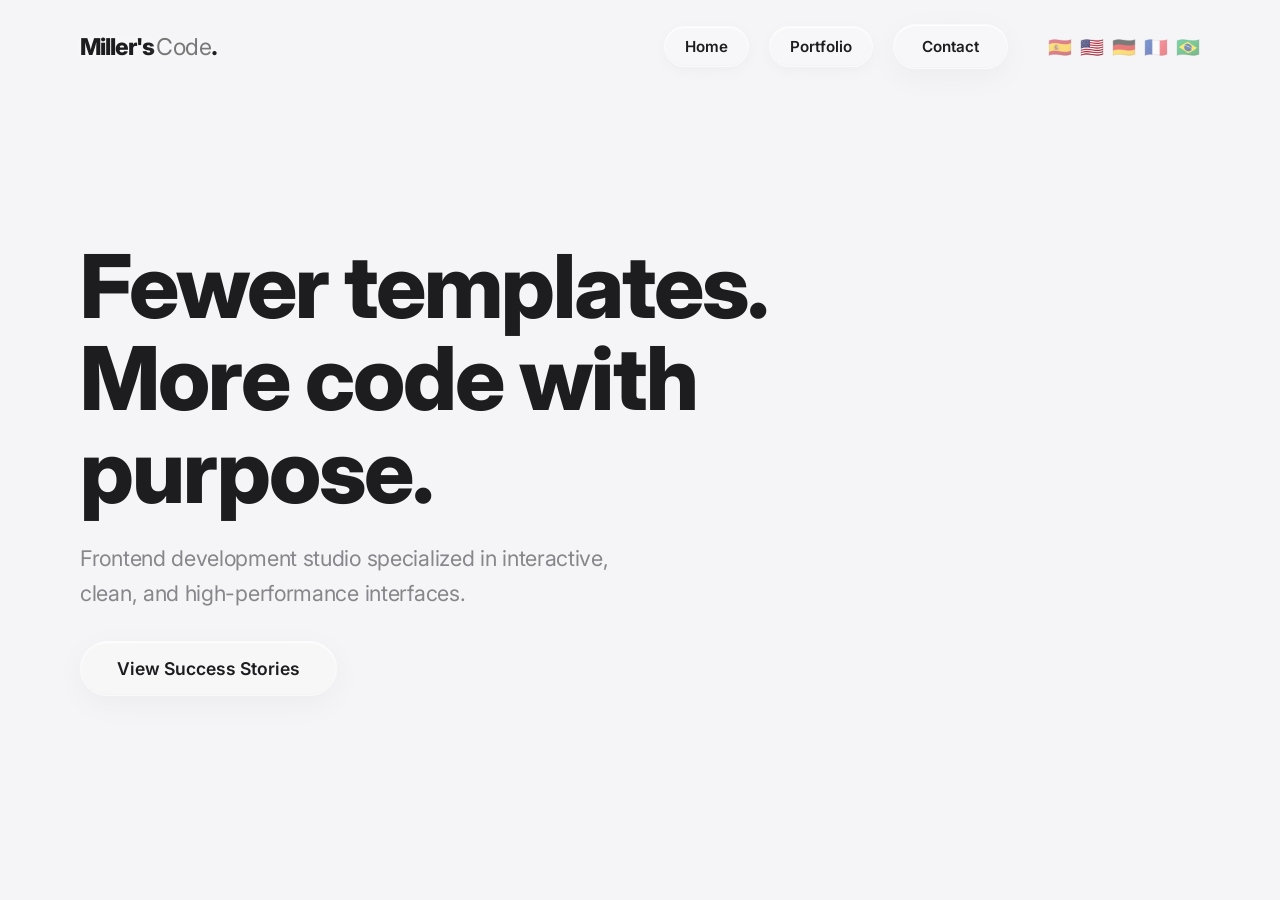
==== commit eb531096: "fix: Corregir caracteres extranos (mojibake) en el HTML al restaurar codificacion UTF-8" ====
--- a/index.html
+++ b/index.html
@@ -1,9 +1,10 @@
-﻿<!DOCTYPE html>
+<!DOCTYPE html>
 <html lang="es">
 <head>
   <meta charset="UTF-8">
   <meta name="viewport" content="width=device-width, initial-scale=1.0">
   <title>Miller's Code - Web Studio</title>
+  
   <!-- Meta Tags SEO & Open Graph -->
   <meta name="description" content="Estudio de desarrollo frontend especializado en interfaces interactivas, limpias y de alto rendimiento. Programación a medida sin plantillas.">
   <meta name="keywords" content="desarrollo web, frontend, miller's code, ecuador, paginas web, sistemas interactivos, seo, interfaces">
@@ -17,18 +18,17 @@
   <meta property="og:image" content="https://images.unsplash.com/photo-1618401471353-b98afee0b2eb?ixlib=rb-4.0.3&auto=format&fit=crop&w=1200&q=80">
 
   <!-- Twitter -->
-  <meta property="twitter:card" content="summary_large_image">
-  <meta property="twitter:url" content="https://millers-code-web.vercel.app/">
-  <meta property="twitter:title" content="Miller's Code - Web Studio">
-  <meta property="twitter:description" content="No alquilamos plantillas. Construimos herramientas. Estudio de desarrollo frontend especializado en interfaces de alto rendimiento.">
-  <meta property="twitter:image" content="https://images.unsplash.com/photo-1618401471353-b98afee0b2eb?ixlib=rb-4.0.3&auto=format&fit=crop&w=1200&q=80">
+  <meta name="twitter:card" content="summary_large_image">
+  <meta name="twitter:url" content="https://millers-code-web.vercel.app/">
+  <meta name="twitter:title" content="Miller's Code - Web Studio">
+  <meta name="twitter:description" content="No alquilamos plantillas. Construimos herramientas. Estudio de desarrollo frontend especializado en interfaces de alto rendimiento.">
+  <meta name="twitter:image" content="https://images.unsplash.com/photo-1618401471353-b98afee0b2eb?ixlib=rb-4.0.3&auto=format&fit=crop&w=1200&q=80">
   
   <link rel="preconnect" href="https://fonts.googleapis.com">
   <link rel="preconnect" href="https://fonts.gstatic.com" crossorigin>
   <link href="https://fonts.googleapis.com/css2?family=Inter:wght@400;600;800&display=swap" rel="stylesheet">
   
   <link rel="stylesheet" href="css/main.css">
-  <link rel="stylesheet" href="css/portfolio.css">
   <script src="js/i18n.js"></script>
 </head>
 <body>
@@ -47,11 +47,11 @@
         <a href="#contacto" class="liquid-button" data-i18n="nav_contact">Contactar</a>
         
         <div class="lang-selector">
-          <button onclick="window.changeLanguage('es')" data-lang="es" title="EspaÃ±ol">ðŸ‡ªðŸ‡¸</button>
-          <button onclick="window.changeLanguage('en')" data-lang="en" title="English">ðŸ‡ºðŸ‡¸</button>
-          <button onclick="window.changeLanguage('de')" data-lang="de" title="Deutsch">ðŸ‡©ðŸ‡ª</button>
-          <button onclick="window.changeLanguage('fr')" data-lang="fr" title="FranÃ§ais">ðŸ‡«ðŸ‡·</button>
-          <button onclick="window.changeLanguage('pt')" data-lang="pt" title="PortuguÃªs">ðŸ‡§ðŸ‡·</button>
+          <button onclick="window.changeLanguage('es')" data-lang="es" title="Español">🇪🇸</button>
+          <button onclick="window.changeLanguage('en')" data-lang="en" title="English">🇺🇸</button>
+          <button onclick="window.changeLanguage('de')" data-lang="de" title="Deutsch">🇩🇪</button>
+          <button onclick="window.changeLanguage('fr')" data-lang="fr" title="Français">🇫🇷</button>
+          <button onclick="window.changeLanguage('pt')" data-lang="pt" title="Português">🇧🇷</button>
         </div>
       </nav>
     </div>
@@ -65,13 +65,13 @@
       <div class="hero-container">
         <h1 class="hero-title" data-i18n="hero_title">
           Menos plantillas.<br>
-          MÃ¡s cÃ³digo con <br>propÃ³sito.
+          Más código con <br>propósito.
         </h1>
         <p class="hero-description" data-i18n="hero_desc">
           Estudio de desarrollo frontend especializado en interfaces interactivas, limpias y de alto rendimiento.
         </p>
         <div class="hero-actions">
-          <a href="portafolio.html" class="liquid-button large" data-i18n="hero_cta">Ver Casos de Ã‰xito</a>
+          <a href="portafolio.html" class="liquid-button large" data-i18n="hero_cta">Ver Casos de Éxito</a>
         </div>
       </div>
     </section>
@@ -83,20 +83,20 @@
           <span class="card-tag tag-basic mb-15" data-i18n="about_tag">Sobre el Estudio</span>
           <h2 class="heading-l mb-25" data-i18n="about_title">No alquilamos plantillas.<br>Construimos herramientas.</h2>
           <p class="text-lead mb-20" data-i18n="about_p1">
-            En Ecuador, la mayorÃ­a de agencias te venden la misma plantilla de Shopify o WordPress, cobrÃ¡ndote mensualidades abusivas por un diseÃ±o que se ve igual al de tu competencia.
+            En Ecuador, la mayoría de agencias te venden la misma plantilla de Shopify o WordPress, cobrándote mensualidades abusivas por un diseño que se ve igual al de tu competencia.
           </p>
           <p class="text-lead" data-i18n="about_p2">
-            En <strong>Miller's Code</strong>, programamos desde cero. Creamos sistemas interactivos, ultrarrÃ¡pidos y diseÃ±ados exclusivamente para la identidad de tu marca. TÃº eres el dueÃ±o de tu cÃ³digo, sin alquileres eternos.
+            En <strong>Miller's Code</strong>, programamos desde cero. Creamos sistemas interactivos, ultrarrápidos y diseñados exclusivamente para la identidad de tu marca. Tú eres el dueño de tu código, sin alquileres eternos.
           </p>
         </div>
         <div class="about-col">
           <div class="about-card">
-            <h3 class="mb-20 font-weight-800" data-i18n="about_phil_title">Nuestra FilosofÃ­a TÃ©cnica</h3>
+            <h3 class="mb-20 font-weight-800" data-i18n="about_phil_title">Nuestra Filosofía Técnica</h3>
             <ul class="card-list m-0">
-              <li><span class="icon-check">âœ“</span><span data-i18n="about_phil_1">Arquitectura 100% a medida.</span></li>
-              <li><span class="icon-check">âœ“</span><span data-i18n="about_phil_2">OptimizaciÃ³n para 60 FPS.</span></li>
-              <li><span class="icon-check">âœ“</span><span data-i18n="about_phil_3">Sistemas y lÃ³gicas de negocio (Backend).</span></li>
-              <li><span class="icon-check">âœ“</span><span data-i18n="about_phil_4">DiseÃ±o UX/UI nivel Silicon Valley.</span></li>
+              <li><span class="icon-check">✓</span><span data-i18n="about_phil_1">Arquitectura 100% a medida.</span></li>
+              <li><span class="icon-check">✓</span><span data-i18n="about_phil_2">Optimización para 60 FPS.</span></li>
+              <li><span class="icon-check">✓</span><span data-i18n="about_phil_3">Sistemas y lógicas de negocio (Backend).</span></li>
+              <li><span class="icon-check">✓</span><span data-i18n="about_phil_4">Diseño UX/UI nivel Silicon Valley.</span></li>
             </ul>
           </div>
         </div>
@@ -117,27 +117,27 @@
           <h3 class="card-title mb-5" data-i18n="plan1_title">Presencia Premium</h3>
           <p class="text-lead text-sm mb-30" data-i18n="plan1_desc">Landing Page de Alto Impacto</p>
           <ul class="card-list mb-30 text-left">
-            <li><span class="icon-check">âœ“</span><span data-i18n="plan1_f1">DiseÃ±o UX/UI responsivo (Mobile-First).</span></li>
-            <li><span class="icon-check">âœ“</span><span data-i18n="plan1_f2">BotÃ³n de WhatsApp flotante integrado.</span></li>
-            <li><span class="icon-check">âœ“</span><span data-i18n="plan1_f3">Animaciones fluidas base a 60 FPS.</span></li>
-            <li><span class="icon-check">âœ“</span><span data-i18n="plan1_f4">OptimizaciÃ³n extrema de velocidad.</span></li>
-            <li><span class="icon-check">âœ“</span><span data-i18n="plan1_f5">ConfiguraciÃ³n de Hosting y Dominio.</span></li>
+            <li><span class="icon-check">✓</span><span data-i18n="plan1_f1">Diseño UX/UI responsivo (Mobile-First).</span></li>
+            <li><span class="icon-check">✓</span><span data-i18n="plan1_f2">Botón de WhatsApp flotante integrado.</span></li>
+            <li><span class="icon-check">✓</span><span data-i18n="plan1_f3">Animaciones fluidas base a 60 FPS.</span></li>
+            <li><span class="icon-check">✓</span><span data-i18n="plan1_f4">Optimización extrema de velocidad.</span></li>
+            <li><span class="icon-check">✓</span><span data-i18n="plan1_f5">Configuración de Hosting y Dominio.</span></li>
           </ul>
           <a href="https://wa.me/593978961548" class="liquid-button btn-card-standard" data-i18n="plan_btn" data-wa="wa_plan1">Solicitar</a>
         </div>
 
         <!-- Plan 2 -->
         <div class="card-premium">
-          <span class="card-tag tag-premium mb-10" data-i18n="plan2_tag">El EstÃ¡ndar Miller's</span>
+          <span class="card-tag tag-premium mb-10" data-i18n="plan2_tag">El Estándar Miller's</span>
           <h3 class="card-title mb-5" data-i18n="plan2_title">Sistema Interactivo</h3>
           <p class="text-lead text-sm mb-30" data-i18n="plan2_desc">App Web / Herramienta de Negocio</p>
           <ul class="card-list mb-30 text-left">
-            <li><span class="icon-check text-black">âœ“</span><span data-i18n="plan2_f1">LÃ³gicas personalizadas (Colas en vivo, QR offline).</span></li>
-            <li><span class="icon-check text-black">âœ“</span><span data-i18n="plan2_f2">IntegraciÃ³n FinTech (Pasarelas de Pago).</span></li>
-            <li><span class="icon-check text-black">âœ“</span><span data-i18n="plan2_f3">Panel de control privado seguro (Backend).</span></li>
-            <li><span class="icon-check text-black">âœ“</span><span data-i18n="plan2_f4">Base de datos en tiempo real.</span></li>
-            <li><span class="icon-check text-black">âœ“</span><span data-i18n="plan2_f5">Efectos visuales premium (Liquid Glass).</span></li>
-            <li><span class="icon-check text-black">âœ“</span><span data-i18n="plan2_f6">Arquitectura propia sin mensualidades forzosas.</span></li>
+            <li><span class="icon-check text-black">✓</span><span data-i18n="plan2_f1">Lógicas personalizadas (Colas en vivo, QR offline).</span></li>
+            <li><span class="icon-check text-black">✓</span><span data-i18n="plan2_f2">Integración FinTech (Pasarelas de Pago).</span></li>
+            <li><span class="icon-check text-black">✓</span><span data-i18n="plan2_f3">Panel de control privado seguro (Backend).</span></li>
+            <li><span class="icon-check text-black">✓</span><span data-i18n="plan2_f4">Base de datos en tiempo real.</span></li>
+            <li><span class="icon-check text-black">✓</span><span data-i18n="plan2_f5">Efectos visuales premium (Liquid Glass).</span></li>
+            <li><span class="icon-check text-black">✓</span><span data-i18n="plan2_f6">Arquitectura propia sin mensualidades forzosas.</span></li>
           </ul>
           <a href="https://wa.me/593978961548" class="liquid-button btn-card-premium" data-i18n="plan_btn" data-wa="wa_plan2">Solicitar</a>
         </div>
@@ -145,14 +145,14 @@
         <!-- Plan 3 -->
         <div class="card-basic">
           <h3 class="card-title mb-5" data-i18n="plan3_title">Plataforma Corporativa</h3>
-          <p class="text-lead text-sm mb-30" data-i18n="plan3_desc">MÃºltiples PÃ¡ginas / E-Commerce</p>
+          <p class="text-lead text-sm mb-30" data-i18n="plan3_desc">Múltiples Páginas / E-Commerce</p>
           <ul class="card-list mb-30 text-left">
-            <li><span class="icon-check">âœ“</span><span data-i18n="plan3_f1">Arquitectura multi-pÃ¡gina con SEO Avanzado.</span></li>
-            <li><span class="icon-check">âœ“</span><span data-i18n="plan3_f2">CatÃ¡logo dinÃ¡mico de productos y servicios.</span></li>
-            <li><span class="icon-check">âœ“</span><span data-i18n="plan3_f3">Panel de administraciÃ³n autogestionable (CMS).</span></li>
-            <li><span class="icon-check">âœ“</span><span data-i18n="plan3_f4">Sistemas de reservas o cotizaciÃ³n automatizada.</span></li>
-            <li><span class="icon-check">âœ“</span><span data-i18n="plan3_f5">Cuentas de correo corporativas empresariales.</span></li>
-            <li><span class="icon-check">âœ“</span><span data-i18n="plan3_f6">IntegraciÃ³n de mÃ©tricas (Google Analytics).</span></li>
+            <li><span class="icon-check">✓</span><span data-i18n="plan3_f1">Arquitectura multi-página con SEO Avanzado.</span></li>
+            <li><span class="icon-check">✓</span><span data-i18n="plan3_f2">Catálogo dinámico de productos y servicios.</span></li>
+            <li><span class="icon-check">✓</span><span data-i18n="plan3_f3">Panel de administración autogestionable (CMS).</span></li>
+            <li><span class="icon-check">✓</span><span data-i18n="plan3_f4">Sistemas de reservas o cotización automatizada.</span></li>
+            <li><span class="icon-check">✓</span><span data-i18n="plan3_f5">Cuentas de correo corporativas empresariales.</span></li>
+            <li><span class="icon-check">✓</span><span data-i18n="plan3_f6">Integración de métricas (Google Analytics).</span></li>
           </ul>
           <a href="https://wa.me/593978961548" class="liquid-button btn-card-standard" data-i18n="plan_btn" data-wa="wa_plan3">Solicitar</a>
         </div>
@@ -161,7 +161,7 @@
 
       <!-- Custom Request -->
       <div class="services-header mt-60">
-        <h3 class="mb-10 font-weight-800" data-i18n="custom_title">Â¿Necesitas algo mÃ¡s complejo?</h3>
+        <h3 class="mb-10 font-weight-800" data-i18n="custom_title">¿Necesitas algo más complejo?</h3>
         <p class="text-lead mb-20" data-i18n="custom_desc">Sistemas ERP, SaaS, Integraciones con APIs o Arquitecturas Empresariales.</p>
         <a href="https://wa.me/593978961548" class="liquid-button btn-custom" data-i18n="custom_btn" data-wa="wa_custom">Solicitud Personalizada</a>
       </div>
@@ -170,17 +170,17 @@
     <!-- Footer -->
     <section id="contacto" class="section-contact">
       <div class="contact-container">
-        <h2 class="contact-title" data-i18n="footer_title">Â¿Listo para evolucionar?</h2>
+        <h2 class="contact-title" data-i18n="footer_title">¿Listo para evolucionar?</h2>
         <p class="contact-desc" data-i18n="footer_desc">
-          EscrÃ­benos directamente a WhatsApp. Te responderemos en minutos para agendar una consultorÃ­a tÃ©cnica gratuita y analizar la viabilidad de tu proyecto.
+          Escríbenos directamente a WhatsApp. Te responderemos en minutos para agendar una consultoría técnica gratuita y analizar la viabilidad de tu proyecto.
         </p>
         <a href="https://wa.me/593978961548" target="_blank" class="liquid-button btn-whatsapp-light" data-i18n="footer_btn" data-wa="wa_footer">Chatear por WhatsApp</a>
       </div>
       
       <div class="contact-footer">
         <div class="font-weight-600 text-white">Miller's<span class="text-gray-500">Code.</span></div>
-        <div data-i18n="footer_rights">Â© 2026. Todos los derechos reservados.</div>
-        <div data-i18n="footer_location">Ecuador â€” Base de Operaciones</div>
+        <div data-i18n="footer_rights">© 2026. Todos los derechos reservados.</div>
+        <div data-i18n="footer_location">Ecuador — Base de Operaciones</div>
       </div>
     </section>
 
@@ -189,4 +189,3 @@
   <script src="js/main.js"></script>
 </body>
 </html>
-
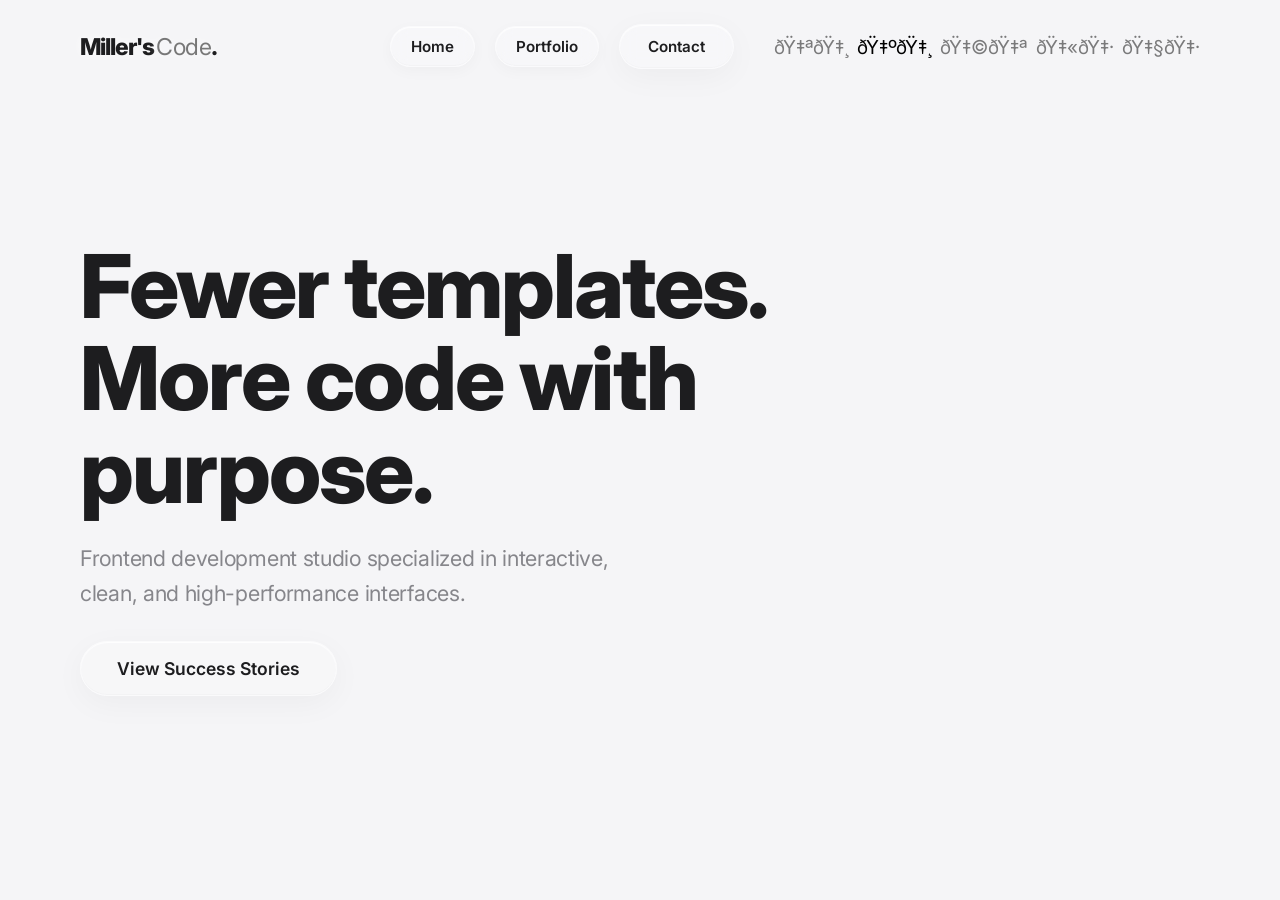
==== commit 844a6b22: "fix: Restaurar diseno de tarjetas de precios enlazando portfolio.css" ====
--- a/index.html
+++ b/index.html
@@ -1,4 +1,4 @@
-<!DOCTYPE html>
+﻿<!DOCTYPE html>
 <html lang="es">
 <head>
   <meta charset="UTF-8">
@@ -6,7 +6,7 @@
   <title>Miller's Code - Web Studio</title>
   
   <!-- Meta Tags SEO & Open Graph -->
-  <meta name="description" content="Estudio de desarrollo frontend especializado en interfaces interactivas, limpias y de alto rendimiento. Programación a medida sin plantillas.">
+  <meta name="description" content="Estudio de desarrollo frontend especializado en interfaces interactivas, limpias y de alto rendimiento. ProgramaciÃ³n a medida sin plantillas.">
   <meta name="keywords" content="desarrollo web, frontend, miller's code, ecuador, paginas web, sistemas interactivos, seo, interfaces">
   <meta name="author" content="Miller's Code">
   
@@ -29,6 +29,7 @@
   <link href="https://fonts.googleapis.com/css2?family=Inter:wght@400;600;800&display=swap" rel="stylesheet">
   
   <link rel="stylesheet" href="css/main.css">
+  <link rel="stylesheet" href="css/portfolio.css">
   <script src="js/i18n.js"></script>
 </head>
 <body>
@@ -47,11 +48,11 @@
         <a href="#contacto" class="liquid-button" data-i18n="nav_contact">Contactar</a>
         
         <div class="lang-selector">
-          <button onclick="window.changeLanguage('es')" data-lang="es" title="Español">🇪🇸</button>
-          <button onclick="window.changeLanguage('en')" data-lang="en" title="English">🇺🇸</button>
-          <button onclick="window.changeLanguage('de')" data-lang="de" title="Deutsch">🇩🇪</button>
-          <button onclick="window.changeLanguage('fr')" data-lang="fr" title="Français">🇫🇷</button>
-          <button onclick="window.changeLanguage('pt')" data-lang="pt" title="Português">🇧🇷</button>
+          <button onclick="window.changeLanguage('es')" data-lang="es" title="EspaÃ±ol">ðŸ‡ªðŸ‡¸</button>
+          <button onclick="window.changeLanguage('en')" data-lang="en" title="English">ðŸ‡ºðŸ‡¸</button>
+          <button onclick="window.changeLanguage('de')" data-lang="de" title="Deutsch">ðŸ‡©ðŸ‡ª</button>
+          <button onclick="window.changeLanguage('fr')" data-lang="fr" title="FranÃ§ais">ðŸ‡«ðŸ‡·</button>
+          <button onclick="window.changeLanguage('pt')" data-lang="pt" title="PortuguÃªs">ðŸ‡§ðŸ‡·</button>
         </div>
       </nav>
     </div>
@@ -65,13 +66,13 @@
       <div class="hero-container">
         <h1 class="hero-title" data-i18n="hero_title">
           Menos plantillas.<br>
-          Más código con <br>propósito.
+          MÃ¡s cÃ³digo con <br>propÃ³sito.
         </h1>
         <p class="hero-description" data-i18n="hero_desc">
           Estudio de desarrollo frontend especializado en interfaces interactivas, limpias y de alto rendimiento.
         </p>
         <div class="hero-actions">
-          <a href="portafolio.html" class="liquid-button large" data-i18n="hero_cta">Ver Casos de Éxito</a>
+          <a href="portafolio.html" class="liquid-button large" data-i18n="hero_cta">Ver Casos de Ã‰xito</a>
         </div>
       </div>
     </section>
@@ -83,20 +84,20 @@
           <span class="card-tag tag-basic mb-15" data-i18n="about_tag">Sobre el Estudio</span>
           <h2 class="heading-l mb-25" data-i18n="about_title">No alquilamos plantillas.<br>Construimos herramientas.</h2>
           <p class="text-lead mb-20" data-i18n="about_p1">
-            En Ecuador, la mayoría de agencias te venden la misma plantilla de Shopify o WordPress, cobrándote mensualidades abusivas por un diseño que se ve igual al de tu competencia.
+            En Ecuador, la mayorÃ­a de agencias te venden la misma plantilla de Shopify o WordPress, cobrÃ¡ndote mensualidades abusivas por un diseÃ±o que se ve igual al de tu competencia.
           </p>
           <p class="text-lead" data-i18n="about_p2">
-            En <strong>Miller's Code</strong>, programamos desde cero. Creamos sistemas interactivos, ultrarrápidos y diseñados exclusivamente para la identidad de tu marca. Tú eres el dueño de tu código, sin alquileres eternos.
+            En <strong>Miller's Code</strong>, programamos desde cero. Creamos sistemas interactivos, ultrarrÃ¡pidos y diseÃ±ados exclusivamente para la identidad de tu marca. TÃº eres el dueÃ±o de tu cÃ³digo, sin alquileres eternos.
           </p>
         </div>
         <div class="about-col">
           <div class="about-card">
-            <h3 class="mb-20 font-weight-800" data-i18n="about_phil_title">Nuestra Filosofía Técnica</h3>
+            <h3 class="mb-20 font-weight-800" data-i18n="about_phil_title">Nuestra FilosofÃ­a TÃ©cnica</h3>
             <ul class="card-list m-0">
-              <li><span class="icon-check">✓</span><span data-i18n="about_phil_1">Arquitectura 100% a medida.</span></li>
-              <li><span class="icon-check">✓</span><span data-i18n="about_phil_2">Optimización para 60 FPS.</span></li>
-              <li><span class="icon-check">✓</span><span data-i18n="about_phil_3">Sistemas y lógicas de negocio (Backend).</span></li>
-              <li><span class="icon-check">✓</span><span data-i18n="about_phil_4">Diseño UX/UI nivel Silicon Valley.</span></li>
+              <li><span class="icon-check">âœ“</span><span data-i18n="about_phil_1">Arquitectura 100% a medida.</span></li>
+              <li><span class="icon-check">âœ“</span><span data-i18n="about_phil_2">OptimizaciÃ³n para 60 FPS.</span></li>
+              <li><span class="icon-check">âœ“</span><span data-i18n="about_phil_3">Sistemas y lÃ³gicas de negocio (Backend).</span></li>
+              <li><span class="icon-check">âœ“</span><span data-i18n="about_phil_4">DiseÃ±o UX/UI nivel Silicon Valley.</span></li>
             </ul>
           </div>
         </div>
@@ -117,27 +118,27 @@
           <h3 class="card-title mb-5" data-i18n="plan1_title">Presencia Premium</h3>
           <p class="text-lead text-sm mb-30" data-i18n="plan1_desc">Landing Page de Alto Impacto</p>
           <ul class="card-list mb-30 text-left">
-            <li><span class="icon-check">✓</span><span data-i18n="plan1_f1">Diseño UX/UI responsivo (Mobile-First).</span></li>
-            <li><span class="icon-check">✓</span><span data-i18n="plan1_f2">Botón de WhatsApp flotante integrado.</span></li>
-            <li><span class="icon-check">✓</span><span data-i18n="plan1_f3">Animaciones fluidas base a 60 FPS.</span></li>
-            <li><span class="icon-check">✓</span><span data-i18n="plan1_f4">Optimización extrema de velocidad.</span></li>
-            <li><span class="icon-check">✓</span><span data-i18n="plan1_f5">Configuración de Hosting y Dominio.</span></li>
+            <li><span class="icon-check">âœ“</span><span data-i18n="plan1_f1">DiseÃ±o UX/UI responsivo (Mobile-First).</span></li>
+            <li><span class="icon-check">âœ“</span><span data-i18n="plan1_f2">BotÃ³n de WhatsApp flotante integrado.</span></li>
+            <li><span class="icon-check">âœ“</span><span data-i18n="plan1_f3">Animaciones fluidas base a 60 FPS.</span></li>
+            <li><span class="icon-check">âœ“</span><span data-i18n="plan1_f4">OptimizaciÃ³n extrema de velocidad.</span></li>
+            <li><span class="icon-check">âœ“</span><span data-i18n="plan1_f5">ConfiguraciÃ³n de Hosting y Dominio.</span></li>
           </ul>
           <a href="https://wa.me/593978961548" class="liquid-button btn-card-standard" data-i18n="plan_btn" data-wa="wa_plan1">Solicitar</a>
         </div>
 
         <!-- Plan 2 -->
         <div class="card-premium">
-          <span class="card-tag tag-premium mb-10" data-i18n="plan2_tag">El Estándar Miller's</span>
+          <span class="card-tag tag-premium mb-10" data-i18n="plan2_tag">El EstÃ¡ndar Miller's</span>
           <h3 class="card-title mb-5" data-i18n="plan2_title">Sistema Interactivo</h3>
           <p class="text-lead text-sm mb-30" data-i18n="plan2_desc">App Web / Herramienta de Negocio</p>
           <ul class="card-list mb-30 text-left">
-            <li><span class="icon-check text-black">✓</span><span data-i18n="plan2_f1">Lógicas personalizadas (Colas en vivo, QR offline).</span></li>
-            <li><span class="icon-check text-black">✓</span><span data-i18n="plan2_f2">Integración FinTech (Pasarelas de Pago).</span></li>
-            <li><span class="icon-check text-black">✓</span><span data-i18n="plan2_f3">Panel de control privado seguro (Backend).</span></li>
-            <li><span class="icon-check text-black">✓</span><span data-i18n="plan2_f4">Base de datos en tiempo real.</span></li>
-            <li><span class="icon-check text-black">✓</span><span data-i18n="plan2_f5">Efectos visuales premium (Liquid Glass).</span></li>
-            <li><span class="icon-check text-black">✓</span><span data-i18n="plan2_f6">Arquitectura propia sin mensualidades forzosas.</span></li>
+            <li><span class="icon-check text-black">âœ“</span><span data-i18n="plan2_f1">LÃ³gicas personalizadas (Colas en vivo, QR offline).</span></li>
+            <li><span class="icon-check text-black">âœ“</span><span data-i18n="plan2_f2">IntegraciÃ³n FinTech (Pasarelas de Pago).</span></li>
+            <li><span class="icon-check text-black">âœ“</span><span data-i18n="plan2_f3">Panel de control privado seguro (Backend).</span></li>
+            <li><span class="icon-check text-black">âœ“</span><span data-i18n="plan2_f4">Base de datos en tiempo real.</span></li>
+            <li><span class="icon-check text-black">âœ“</span><span data-i18n="plan2_f5">Efectos visuales premium (Liquid Glass).</span></li>
+            <li><span class="icon-check text-black">âœ“</span><span data-i18n="plan2_f6">Arquitectura propia sin mensualidades forzosas.</span></li>
           </ul>
           <a href="https://wa.me/593978961548" class="liquid-button btn-card-premium" data-i18n="plan_btn" data-wa="wa_plan2">Solicitar</a>
         </div>
@@ -145,14 +146,14 @@
         <!-- Plan 3 -->
         <div class="card-basic">
           <h3 class="card-title mb-5" data-i18n="plan3_title">Plataforma Corporativa</h3>
-          <p class="text-lead text-sm mb-30" data-i18n="plan3_desc">Múltiples Páginas / E-Commerce</p>
+          <p class="text-lead text-sm mb-30" data-i18n="plan3_desc">MÃºltiples PÃ¡ginas / E-Commerce</p>
           <ul class="card-list mb-30 text-left">
-            <li><span class="icon-check">✓</span><span data-i18n="plan3_f1">Arquitectura multi-página con SEO Avanzado.</span></li>
-            <li><span class="icon-check">✓</span><span data-i18n="plan3_f2">Catálogo dinámico de productos y servicios.</span></li>
-            <li><span class="icon-check">✓</span><span data-i18n="plan3_f3">Panel de administración autogestionable (CMS).</span></li>
-            <li><span class="icon-check">✓</span><span data-i18n="plan3_f4">Sistemas de reservas o cotización automatizada.</span></li>
-            <li><span class="icon-check">✓</span><span data-i18n="plan3_f5">Cuentas de correo corporativas empresariales.</span></li>
-            <li><span class="icon-check">✓</span><span data-i18n="plan3_f6">Integración de métricas (Google Analytics).</span></li>
+            <li><span class="icon-check">âœ“</span><span data-i18n="plan3_f1">Arquitectura multi-pÃ¡gina con SEO Avanzado.</span></li>
+            <li><span class="icon-check">âœ“</span><span data-i18n="plan3_f2">CatÃ¡logo dinÃ¡mico de productos y servicios.</span></li>
+            <li><span class="icon-check">âœ“</span><span data-i18n="plan3_f3">Panel de administraciÃ³n autogestionable (CMS).</span></li>
+            <li><span class="icon-check">âœ“</span><span data-i18n="plan3_f4">Sistemas de reservas o cotizaciÃ³n automatizada.</span></li>
+            <li><span class="icon-check">âœ“</span><span data-i18n="plan3_f5">Cuentas de correo corporativas empresariales.</span></li>
+            <li><span class="icon-check">âœ“</span><span data-i18n="plan3_f6">IntegraciÃ³n de mÃ©tricas (Google Analytics).</span></li>
           </ul>
           <a href="https://wa.me/593978961548" class="liquid-button btn-card-standard" data-i18n="plan_btn" data-wa="wa_plan3">Solicitar</a>
         </div>
@@ -161,7 +162,7 @@
 
       <!-- Custom Request -->
       <div class="services-header mt-60">
-        <h3 class="mb-10 font-weight-800" data-i18n="custom_title">¿Necesitas algo más complejo?</h3>
+        <h3 class="mb-10 font-weight-800" data-i18n="custom_title">Â¿Necesitas algo mÃ¡s complejo?</h3>
         <p class="text-lead mb-20" data-i18n="custom_desc">Sistemas ERP, SaaS, Integraciones con APIs o Arquitecturas Empresariales.</p>
         <a href="https://wa.me/593978961548" class="liquid-button btn-custom" data-i18n="custom_btn" data-wa="wa_custom">Solicitud Personalizada</a>
       </div>
@@ -170,17 +171,17 @@
     <!-- Footer -->
     <section id="contacto" class="section-contact">
       <div class="contact-container">
-        <h2 class="contact-title" data-i18n="footer_title">¿Listo para evolucionar?</h2>
+        <h2 class="contact-title" data-i18n="footer_title">Â¿Listo para evolucionar?</h2>
         <p class="contact-desc" data-i18n="footer_desc">
-          Escríbenos directamente a WhatsApp. Te responderemos en minutos para agendar una consultoría técnica gratuita y analizar la viabilidad de tu proyecto.
+          EscrÃ­benos directamente a WhatsApp. Te responderemos en minutos para agendar una consultorÃ­a tÃ©cnica gratuita y analizar la viabilidad de tu proyecto.
         </p>
         <a href="https://wa.me/593978961548" target="_blank" class="liquid-button btn-whatsapp-light" data-i18n="footer_btn" data-wa="wa_footer">Chatear por WhatsApp</a>
       </div>
       
       <div class="contact-footer">
         <div class="font-weight-600 text-white">Miller's<span class="text-gray-500">Code.</span></div>
-        <div data-i18n="footer_rights">© 2026. Todos los derechos reservados.</div>
-        <div data-i18n="footer_location">Ecuador — Base de Operaciones</div>
+        <div data-i18n="footer_rights">Â© 2026. Todos los derechos reservados.</div>
+        <div data-i18n="footer_location">Ecuador â€” Base de Operaciones</div>
       </div>
     </section>
 
@@ -189,3 +190,4 @@
   <script src="js/main.js"></script>
 </body>
 </html>
+
--- a/css/portfolio.css
+++ b/css/portfolio.css
@@ -0,0 +1,259 @@
+﻿/* --- PORTFOLIO SECTION (COMPARISON) --- */
+.portfolio-section {
+  padding: 160px 40px 100px;
+  max-width: 1200px;
+  margin: 0 auto;
+  position: relative;
+  z-index: 10;
+  pointer-events: none;
+}
+
+.portfolio-container {
+  pointer-events: auto;
+}
+
+.portfolio-header {
+  text-align: center;
+  margin-bottom: 60px;
+}
+
+.portfolio-header h1 {
+  font-size: clamp(2.5rem, 6vw, 4rem);
+  font-weight: 800;
+  letter-spacing: -1.5px;
+  color: var(--text-black);
+}
+
+.portfolio-header p {
+  color: var(--text-gray);
+  font-size: 1.2rem;
+  margin-top: 15px;
+  max-width: 600px;
+  margin-left: auto;
+  margin-right: auto;
+}
+
+/* La cuadrícula de 2 columnas */
+.comparison-grid {
+  display: grid;
+  grid-template-columns: repeat(auto-fit, minmax(300px, 1fr)); align-items: stretch;
+  gap: 30px;
+  margin-bottom: 80px;
+}
+
+/* Tarjeta Izquierda (Diseño Tradicional) */
+.card-basic { display: flex; flex-direction: column;
+  background: rgba(255, 255, 255, 0.85);
+  border: 1px solid rgba(0, 0, 0, 0.05);
+  border-radius: 32px;
+  padding: 50px 40px;
+  box-shadow: 0 4px 15px rgba(0,0,0,0.02);
+  transition: transform 0.3s;
+}
+
+/* Tarjeta Derecha (La Experiencia Miller's) */
+.card-premium { display: flex; flex-direction: column;
+  /* Efecto Apple Liquid Glass en formato grande */
+  background: rgba(255, 255, 255, 0.85);
+  border: 1px solid rgba(255, 255, 255, 0.6);
+  border-radius: 32px;
+  padding: 50px 40px;
+  box-shadow: 
+    0 20px 50px rgba(0, 0, 0, 0.05),
+    inset 0 1px 1px rgba(255, 255, 255, 0.9),
+    inset 0 -1px 1px rgba(0, 0, 0, 0.02);
+  transition: transform 0.3s;
+  
+  /* OPTIMIZACIÓN GPU: Evita que el blur colapse los FPS cuando el canvas se mueve atrás */
+  will-change: transform;
+  transform: translateZ(0);
+}
+
+.card-basic:hover, .card-premium:hover {
+  transform: translateY(-5px);
+}
+
+.card-tag {
+  font-size: 0.8rem;
+  font-weight: 800;
+  text-transform: uppercase;
+  letter-spacing: 1px;
+  margin-bottom: 15px;
+  display: inline-block;
+}
+
+.tag-basic { color: #999; }
+.tag-premium { color: #000; }
+
+.card-title {
+  font-size: 2rem;
+  font-weight: 800;
+  margin-bottom: 30px;
+  letter-spacing: -0.5px;
+}
+
+.card-list {
+  list-style: none;
+}
+
+.card-list li {
+  margin-bottom: 20px;
+  display: flex;
+  align-items: flex-start;
+  gap: 15px;
+  font-size: 1.05rem;
+  line-height: 1.5;
+}
+
+.card-basic .card-list li {
+  color: var(--text-gray);
+}
+
+.card-premium .card-list li {
+  color: var(--text-black);
+  font-weight: 600;
+}
+
+/* Iconos de la lista */
+.icon-x { color: #ff4d4d; font-weight: bold; }
+.icon-check { color: #000000; font-weight: bold; }
+
+@media (max-width: 768px) {
+  .project-card {
+    padding: 30px 20px !important;
+    gap: 20px !important;
+  }
+  .project-card > div {
+    min-width: 100% !important;
+  }
+  .comparison-grid {
+    grid-template-columns: 1fr;
+  }
+  .card-basic, .card-premium { 
+    padding: 30px 20px;
+  }
+}
+  .card-basic, .card-premium { display: flex; flex-direction: column;
+    padding: 30px 20px;
+  }
+}
+
+.project-card { will-change: transform; transform: translateZ(0); }
+
+
+
+@media (max-width: 768px) {
+  .tech-badge {
+    padding: 20px 15px !important;
+    gap: 15px !important;
+  }
+}
+/* =========================================
+   PORTFOLIO PROJECTS STYLES
+   ========================================= */
+
+.portfolio-grid {
+  padding: 0 40px 100px;
+  max-width: 1200px;
+  margin: 0 auto;
+  position: relative;
+  z-index: 10;
+  pointer-events: auto;
+}
+
+.project-card {
+  background: rgba(255, 255, 255, 0.7);
+  border: 1px solid rgba(255, 255, 255, 1);
+  border-radius: 32px;
+  padding: 50px;
+  box-shadow: 0 20px 50px rgba(0, 0, 0, 0.03);
+  margin-bottom: 60px;
+  max-width: 1000px;
+  margin-left: auto;
+  margin-right: auto;
+  pointer-events: auto;
+}
+
+.project-title {
+  font-size: clamp(2rem, 4vw, 3rem);
+  font-weight: 800;
+  letter-spacing: -1px;
+  margin-bottom: 15px;
+}
+
+.project-description {
+  color: var(--text-gray);
+  font-size: 1.1rem;
+  line-height: 1.6;
+  margin-bottom: 30px;
+  max-width: 700px;
+}
+
+.tech-badge {
+  background: rgba(0,0,0,0.05);
+  padding: 8px 16px;
+  border-radius: 20px;
+  font-size: 0.85rem;
+  font-weight: 600;
+}
+
+/* Mockups */
+.mockup-container {
+  display: flex;
+  align-items: center;
+  gap: 20px;
+  margin-top: 40px;
+  flex-wrap: wrap;
+}
+
+.mockup-pc {
+  flex: 2;
+  min-width: 300px;
+  border-radius: 12px;
+  border: 8px solid #222;
+  border-bottom-width: 15px;
+  background: #000;
+  overflow: hidden;
+  box-shadow: 0 10px 30px rgba(0,0,0,0.1);
+}
+
+.mockup-mobile {
+  flex: 1;
+  min-width: 150px;
+  max-width: 250px;
+  border-radius: 24px;
+  border: 6px solid #222;
+  border-width: 12px 6px 24px 6px;
+  background: #000;
+  overflow: hidden;
+  box-shadow: 0 10px 30px rgba(0,0,0,0.1);
+}
+
+.mockup-screen {
+  width: 100%;
+  padding-top: 56.25%; /* 16:9 Aspect Ratio */
+  position: relative;
+}
+
+.mockup-mobile .mockup-screen {
+  padding-top: 177%; /* 16:9 Vertical */
+}
+
+.mockup-screen img {
+  position: absolute;
+  top: 0;
+  left: 0;
+  width: 100%;
+  height: 100%;
+  object-fit: cover;
+}
+
+@media (max-width: 768px) {
+  .mockup-container {
+    flex-direction: column;
+  }
+  .mockup-pc, .mockup-mobile {
+    width: 100%;
+    max-width: 100%;
+  }
+}
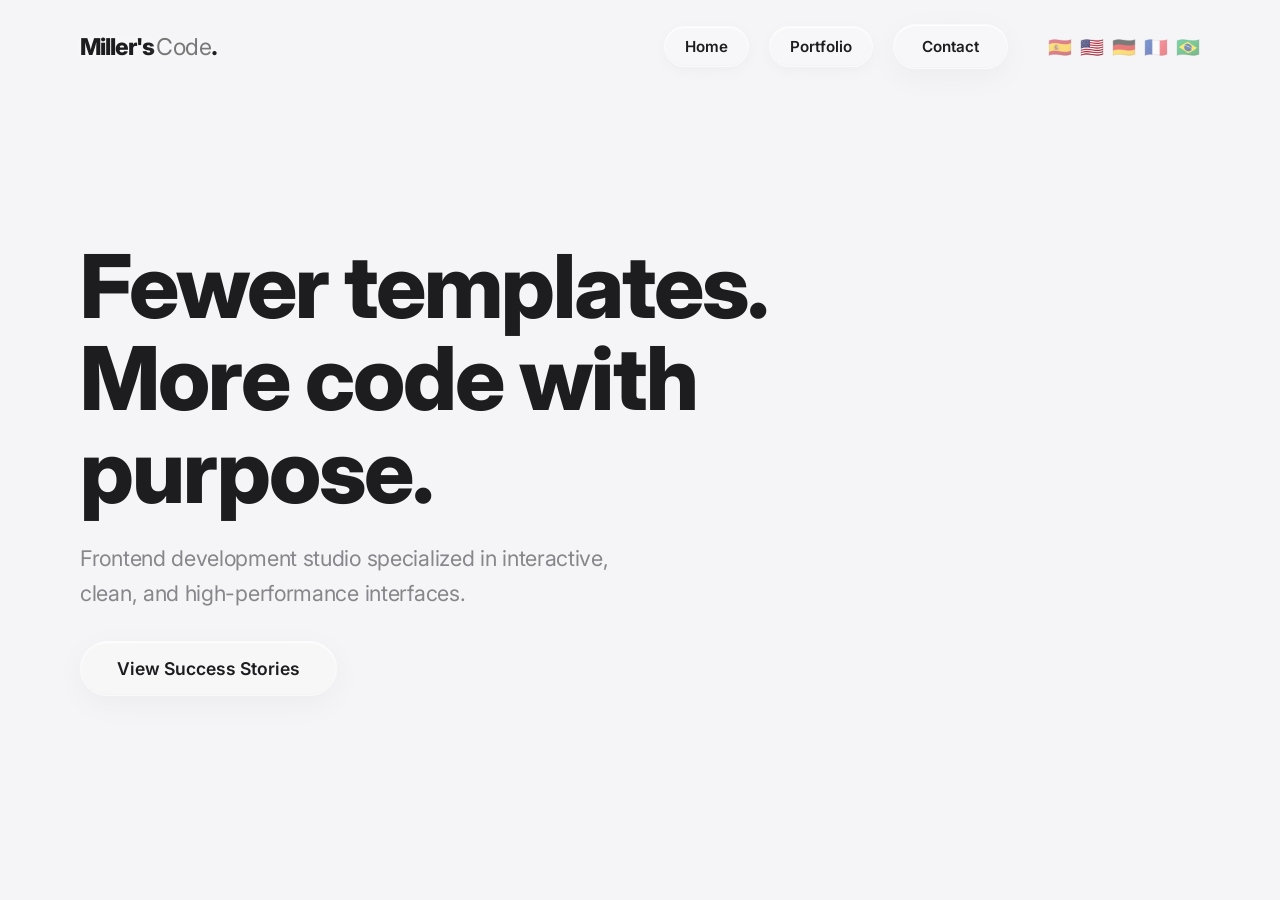
==== commit 9933e48c: "fix: Eliminar de raiz problemas de codificacion convirtiendo todo a entidades HTML y escapes Unicode" ====
--- a/index.html
+++ b/index.html
@@ -1,23 +1,20 @@
-﻿<!DOCTYPE html>
+<!DOCTYPE html>
 <html lang="es">
 <head>
   <meta charset="UTF-8">
   <meta name="viewport" content="width=device-width, initial-scale=1.0">
   <title>Miller's Code - Web Studio</title>
   
-  <!-- Meta Tags SEO & Open Graph -->
-  <meta name="description" content="Estudio de desarrollo frontend especializado en interfaces interactivas, limpias y de alto rendimiento. ProgramaciÃ³n a medida sin plantillas.">
+  <meta name="description" content="Estudio de desarrollo frontend especializado en interfaces interactivas, limpias y de alto rendimiento. Programaci&oacute;n a medida sin plantillas.">
   <meta name="keywords" content="desarrollo web, frontend, miller's code, ecuador, paginas web, sistemas interactivos, seo, interfaces">
   <meta name="author" content="Miller's Code">
   
-  <!-- Open Graph / Facebook / WhatsApp -->
   <meta property="og:type" content="website">
   <meta property="og:url" content="https://millers-code-web.vercel.app/">
   <meta property="og:title" content="Miller's Code - Web Studio">
   <meta property="og:description" content="No alquilamos plantillas. Construimos herramientas. Estudio de desarrollo frontend especializado en interfaces de alto rendimiento.">
   <meta property="og:image" content="https://images.unsplash.com/photo-1618401471353-b98afee0b2eb?ixlib=rb-4.0.3&auto=format&fit=crop&w=1200&q=80">
 
-  <!-- Twitter -->
   <meta name="twitter:card" content="summary_large_image">
   <meta name="twitter:url" content="https://millers-code-web.vercel.app/">
   <meta name="twitter:title" content="Miller's Code - Web Studio">
@@ -34,7 +31,6 @@
 </head>
 <body>
 
-  <!-- Background Interactive Canvas -->
   <canvas id="interactive-canvas"></canvas>
 
   <header class="minimal-nav">
@@ -48,63 +44,59 @@
         <a href="#contacto" class="liquid-button" data-i18n="nav_contact">Contactar</a>
         
         <div class="lang-selector">
-          <button onclick="window.changeLanguage('es')" data-lang="es" title="EspaÃ±ol">ðŸ‡ªðŸ‡¸</button>
-          <button onclick="window.changeLanguage('en')" data-lang="en" title="English">ðŸ‡ºðŸ‡¸</button>
-          <button onclick="window.changeLanguage('de')" data-lang="de" title="Deutsch">ðŸ‡©ðŸ‡ª</button>
-          <button onclick="window.changeLanguage('fr')" data-lang="fr" title="FranÃ§ais">ðŸ‡«ðŸ‡·</button>
-          <button onclick="window.changeLanguage('pt')" data-lang="pt" title="PortuguÃªs">ðŸ‡§ðŸ‡·</button>
+          <button onclick="window.changeLanguage('es')" data-lang="es" title="Espa&ntilde;ol">&#x1F1EA;&#x1F1F8;</button>
+          <button onclick="window.changeLanguage('en')" data-lang="en" title="English">&#x1F1FA;&#x1F1F8;</button>
+          <button onclick="window.changeLanguage('de')" data-lang="de" title="Deutsch">&#x1F1E9;&#x1F1EA;</button>
+          <button onclick="window.changeLanguage('fr')" data-lang="fr" title="Fran&ccedil;ais">&#x1F1EB;&#x1F1F7;</button>
+          <button onclick="window.changeLanguage('pt')" data-lang="pt" title="Portugu&ecirc;s">&#x1F1E7;&#x1F1F7;</button>
         </div>
       </nav>
     </div>
   </header>
 
-  <!-- Scrolling Viewport with Fade Mask -->
   <main class="page-scroll-container">
     
-    <!-- Hero Section -->
     <section class="hero-section">
       <div class="hero-container">
         <h1 class="hero-title" data-i18n="hero_title">
           Menos plantillas.<br>
-          MÃ¡s cÃ³digo con <br>propÃ³sito.
+          M&aacute;s c&oacute;digo con <br>prop&oacute;sito.
         </h1>
         <p class="hero-description" data-i18n="hero_desc">
           Estudio de desarrollo frontend especializado en interfaces interactivas, limpias y de alto rendimiento.
         </p>
         <div class="hero-actions">
-          <a href="portafolio.html" class="liquid-button large" data-i18n="hero_cta">Ver Casos de Ã‰xito</a>
+          <a href="portafolio.html" class="liquid-button large" data-i18n="hero_cta">Ver Casos de &Eacute;xito</a>
         </div>
       </div>
     </section>
 
-    <!-- About Section -->
     <section id="sobre-nosotros" class="section-about">
       <div class="about-grid">
         <div class="about-col">
           <span class="card-tag tag-basic mb-15" data-i18n="about_tag">Sobre el Estudio</span>
           <h2 class="heading-l mb-25" data-i18n="about_title">No alquilamos plantillas.<br>Construimos herramientas.</h2>
           <p class="text-lead mb-20" data-i18n="about_p1">
-            En Ecuador, la mayorÃ­a de agencias te venden la misma plantilla de Shopify o WordPress, cobrÃ¡ndote mensualidades abusivas por un diseÃ±o que se ve igual al de tu competencia.
+            En Ecuador, la mayor&iacute;a de agencias te venden la misma plantilla de Shopify o WordPress, cobr&aacute;ndote mensualidades abusivas por un dise&ntilde;o que se ve igual al de tu competencia.
           </p>
           <p class="text-lead" data-i18n="about_p2">
-            En <strong>Miller's Code</strong>, programamos desde cero. Creamos sistemas interactivos, ultrarrÃ¡pidos y diseÃ±ados exclusivamente para la identidad de tu marca. TÃº eres el dueÃ±o de tu cÃ³digo, sin alquileres eternos.
+            En <strong>Miller's Code</strong>, programamos desde cero. Creamos sistemas interactivos, ultrarr&aacute;pidos y dise&ntilde;ados exclusivamente para la identidad de tu marca. T&uacute; eres el due&ntilde;o de tu c&oacute;digo, sin alquileres eternos.
           </p>
         </div>
         <div class="about-col">
           <div class="about-card">
-            <h3 class="mb-20 font-weight-800" data-i18n="about_phil_title">Nuestra FilosofÃ­a TÃ©cnica</h3>
+            <h3 class="mb-20 font-weight-800" data-i18n="about_phil_title">Nuestra Filosof&iacute;a T&eacute;cnica</h3>
             <ul class="card-list m-0">
-              <li><span class="icon-check">âœ“</span><span data-i18n="about_phil_1">Arquitectura 100% a medida.</span></li>
-              <li><span class="icon-check">âœ“</span><span data-i18n="about_phil_2">OptimizaciÃ³n para 60 FPS.</span></li>
-              <li><span class="icon-check">âœ“</span><span data-i18n="about_phil_3">Sistemas y lÃ³gicas de negocio (Backend).</span></li>
-              <li><span class="icon-check">âœ“</span><span data-i18n="about_phil_4">DiseÃ±o UX/UI nivel Silicon Valley.</span></li>
+              <li><span class="icon-check">&#10003;</span><span data-i18n="about_phil_1">Arquitectura 100% a medida.</span></li>
+              <li><span class="icon-check">&#10003;</span><span data-i18n="about_phil_2">Optimizaci&oacute;n para 60 FPS.</span></li>
+              <li><span class="icon-check">&#10003;</span><span data-i18n="about_phil_3">Sistemas y l&oacute;gicas de negocio (Backend).</span></li>
+              <li><span class="icon-check">&#10003;</span><span data-i18n="about_phil_4">Dise&ntilde;o UX/UI nivel Silicon Valley.</span></li>
             </ul>
           </div>
         </div>
       </div>
     </section>
 
-    <!-- Services Section -->
     <section id="servicios" class="section-services">
       <div class="services-header">
         <h2 class="heading-l mb-15" data-i18n="services_title">Planes de Desarrollo</h2>
@@ -113,75 +105,70 @@
 
       <div class="comparison-grid">
         
-        <!-- Plan 1 -->
         <div class="card-basic">
           <h3 class="card-title mb-5" data-i18n="plan1_title">Presencia Premium</h3>
           <p class="text-lead text-sm mb-30" data-i18n="plan1_desc">Landing Page de Alto Impacto</p>
           <ul class="card-list mb-30 text-left">
-            <li><span class="icon-check">âœ“</span><span data-i18n="plan1_f1">DiseÃ±o UX/UI responsivo (Mobile-First).</span></li>
-            <li><span class="icon-check">âœ“</span><span data-i18n="plan1_f2">BotÃ³n de WhatsApp flotante integrado.</span></li>
-            <li><span class="icon-check">âœ“</span><span data-i18n="plan1_f3">Animaciones fluidas base a 60 FPS.</span></li>
-            <li><span class="icon-check">âœ“</span><span data-i18n="plan1_f4">OptimizaciÃ³n extrema de velocidad.</span></li>
-            <li><span class="icon-check">âœ“</span><span data-i18n="plan1_f5">ConfiguraciÃ³n de Hosting y Dominio.</span></li>
+            <li><span class="icon-check">&#10003;</span><span data-i18n="plan1_f1">Dise&ntilde;o UX/UI responsivo (Mobile-First).</span></li>
+            <li><span class="icon-check">&#10003;</span><span data-i18n="plan1_f2">Bot&oacute;n de WhatsApp flotante integrado.</span></li>
+            <li><span class="icon-check">&#10003;</span><span data-i18n="plan1_f3">Animaciones fluidas base a 60 FPS.</span></li>
+            <li><span class="icon-check">&#10003;</span><span data-i18n="plan1_f4">Optimizaci&oacute;n extrema de velocidad.</span></li>
+            <li><span class="icon-check">&#10003;</span><span data-i18n="plan1_f5">Configuraci&oacute;n de Hosting y Dominio.</span></li>
           </ul>
           <a href="https://wa.me/593978961548" class="liquid-button btn-card-standard" data-i18n="plan_btn" data-wa="wa_plan1">Solicitar</a>
         </div>
 
-        <!-- Plan 2 -->
         <div class="card-premium">
-          <span class="card-tag tag-premium mb-10" data-i18n="plan2_tag">El EstÃ¡ndar Miller's</span>
+          <span class="card-tag tag-premium mb-10" data-i18n="plan2_tag">El Est&aacute;ndar Miller's</span>
           <h3 class="card-title mb-5" data-i18n="plan2_title">Sistema Interactivo</h3>
           <p class="text-lead text-sm mb-30" data-i18n="plan2_desc">App Web / Herramienta de Negocio</p>
           <ul class="card-list mb-30 text-left">
-            <li><span class="icon-check text-black">âœ“</span><span data-i18n="plan2_f1">LÃ³gicas personalizadas (Colas en vivo, QR offline).</span></li>
-            <li><span class="icon-check text-black">âœ“</span><span data-i18n="plan2_f2">IntegraciÃ³n FinTech (Pasarelas de Pago).</span></li>
-            <li><span class="icon-check text-black">âœ“</span><span data-i18n="plan2_f3">Panel de control privado seguro (Backend).</span></li>
-            <li><span class="icon-check text-black">âœ“</span><span data-i18n="plan2_f4">Base de datos en tiempo real.</span></li>
-            <li><span class="icon-check text-black">âœ“</span><span data-i18n="plan2_f5">Efectos visuales premium (Liquid Glass).</span></li>
-            <li><span class="icon-check text-black">âœ“</span><span data-i18n="plan2_f6">Arquitectura propia sin mensualidades forzosas.</span></li>
+            <li><span class="icon-check text-black">&#10003;</span><span data-i18n="plan2_f1">L&oacute;gicas personalizadas (Colas en vivo, QR offline).</span></li>
+            <li><span class="icon-check text-black">&#10003;</span><span data-i18n="plan2_f2">Integraci&oacute;n FinTech (Pasarelas de Pago).</span></li>
+            <li><span class="icon-check text-black">&#10003;</span><span data-i18n="plan2_f3">Panel de control privado seguro (Backend).</span></li>
+            <li><span class="icon-check text-black">&#10003;</span><span data-i18n="plan2_f4">Base de datos en tiempo real.</span></li>
+            <li><span class="icon-check text-black">&#10003;</span><span data-i18n="plan2_f5">Efectos visuais premium (Liquid Glass).</span></li>
+            <li><span class="icon-check text-black">&#10003;</span><span data-i18n="plan2_f6">Arquitectura propia sin mensualidades forzosas.</span></li>
           </ul>
           <a href="https://wa.me/593978961548" class="liquid-button btn-card-premium" data-i18n="plan_btn" data-wa="wa_plan2">Solicitar</a>
         </div>
 
-        <!-- Plan 3 -->
         <div class="card-basic">
           <h3 class="card-title mb-5" data-i18n="plan3_title">Plataforma Corporativa</h3>
-          <p class="text-lead text-sm mb-30" data-i18n="plan3_desc">MÃºltiples PÃ¡ginas / E-Commerce</p>
+          <p class="text-lead text-sm mb-30" data-i18n="plan3_desc">M&uacute;ltiples P&aacute;ginas / E-Commerce</p>
           <ul class="card-list mb-30 text-left">
-            <li><span class="icon-check">âœ“</span><span data-i18n="plan3_f1">Arquitectura multi-pÃ¡gina con SEO Avanzado.</span></li>
-            <li><span class="icon-check">âœ“</span><span data-i18n="plan3_f2">CatÃ¡logo dinÃ¡mico de productos y servicios.</span></li>
-            <li><span class="icon-check">âœ“</span><span data-i18n="plan3_f3">Panel de administraciÃ³n autogestionable (CMS).</span></li>
-            <li><span class="icon-check">âœ“</span><span data-i18n="plan3_f4">Sistemas de reservas o cotizaciÃ³n automatizada.</span></li>
-            <li><span class="icon-check">âœ“</span><span data-i18n="plan3_f5">Cuentas de correo corporativas empresariales.</span></li>
-            <li><span class="icon-check">âœ“</span><span data-i18n="plan3_f6">IntegraciÃ³n de mÃ©tricas (Google Analytics).</span></li>
+            <li><span class="icon-check">&#10003;</span><span data-i18n="plan3_f1">Arquitectura multi-p&aacute;gina con SEO Avanzado.</span></li>
+            <li><span class="icon-check">&#10003;</span><span data-i18n="plan3_f2">Cat&aacute;logo din&aacute;mico de productos y servicios.</span></li>
+            <li><span class="icon-check">&#10003;</span><span data-i18n="plan3_f3">Panel de administraci&oacute;n autogestionable (CMS).</span></li>
+            <li><span class="icon-check">&#10003;</span><span data-i18n="plan3_f4">Sistemas de reservas o cotizaci&oacute;n automatizada.</span></li>
+            <li><span class="icon-check">&#10003;</span><span data-i18n="plan3_f5">Cuentas de correo corporativas empresariales.</span></li>
+            <li><span class="icon-check">&#10003;</span><span data-i18n="plan3_f6">Integraci&oacute;n de m&eacute;tricas (Google Analytics).</span></li>
           </ul>
           <a href="https://wa.me/593978961548" class="liquid-button btn-card-standard" data-i18n="plan_btn" data-wa="wa_plan3">Solicitar</a>
         </div>
 
       </div>
 
-      <!-- Custom Request -->
       <div class="services-header mt-60">
-        <h3 class="mb-10 font-weight-800" data-i18n="custom_title">Â¿Necesitas algo mÃ¡s complejo?</h3>
+        <h3 class="mb-10 font-weight-800" data-i18n="custom_title">&iquest;Necesitas algo m&aacute;s complejo?</h3>
         <p class="text-lead mb-20" data-i18n="custom_desc">Sistemas ERP, SaaS, Integraciones con APIs o Arquitecturas Empresariales.</p>
         <a href="https://wa.me/593978961548" class="liquid-button btn-custom" data-i18n="custom_btn" data-wa="wa_custom">Solicitud Personalizada</a>
       </div>
     </section>
 
-    <!-- Footer -->
     <section id="contacto" class="section-contact">
       <div class="contact-container">
-        <h2 class="contact-title" data-i18n="footer_title">Â¿Listo para evolucionar?</h2>
+        <h2 class="contact-title" data-i18n="footer_title">&iquest;Listo para evolucionar?</h2>
         <p class="contact-desc" data-i18n="footer_desc">
-          EscrÃ­benos directamente a WhatsApp. Te responderemos en minutos para agendar una consultorÃ­a tÃ©cnica gratuita y analizar la viabilidad de tu proyecto.
+          Escr&iacute;benos directamente a WhatsApp. Te responderemos en minutos para agendar una consultor&iacute;a t&eacute;cnica gratuita y analizar la viabilidad de tu proyecto.
         </p>
         <a href="https://wa.me/593978961548" target="_blank" class="liquid-button btn-whatsapp-light" data-i18n="footer_btn" data-wa="wa_footer">Chatear por WhatsApp</a>
       </div>
       
       <div class="contact-footer">
         <div class="font-weight-600 text-white">Miller's<span class="text-gray-500">Code.</span></div>
-        <div data-i18n="footer_rights">Â© 2026. Todos los derechos reservados.</div>
-        <div data-i18n="footer_location">Ecuador â€” Base de Operaciones</div>
+        <div data-i18n="footer_rights">&copy; 2026. Todos los derechos reservados.</div>
+        <div data-i18n="footer_location">Ecuador &mdash; Base de Operaciones</div>
       </div>
     </section>
 
@@ -190,4 +177,3 @@
   <script src="js/main.js"></script>
 </body>
 </html>
-
